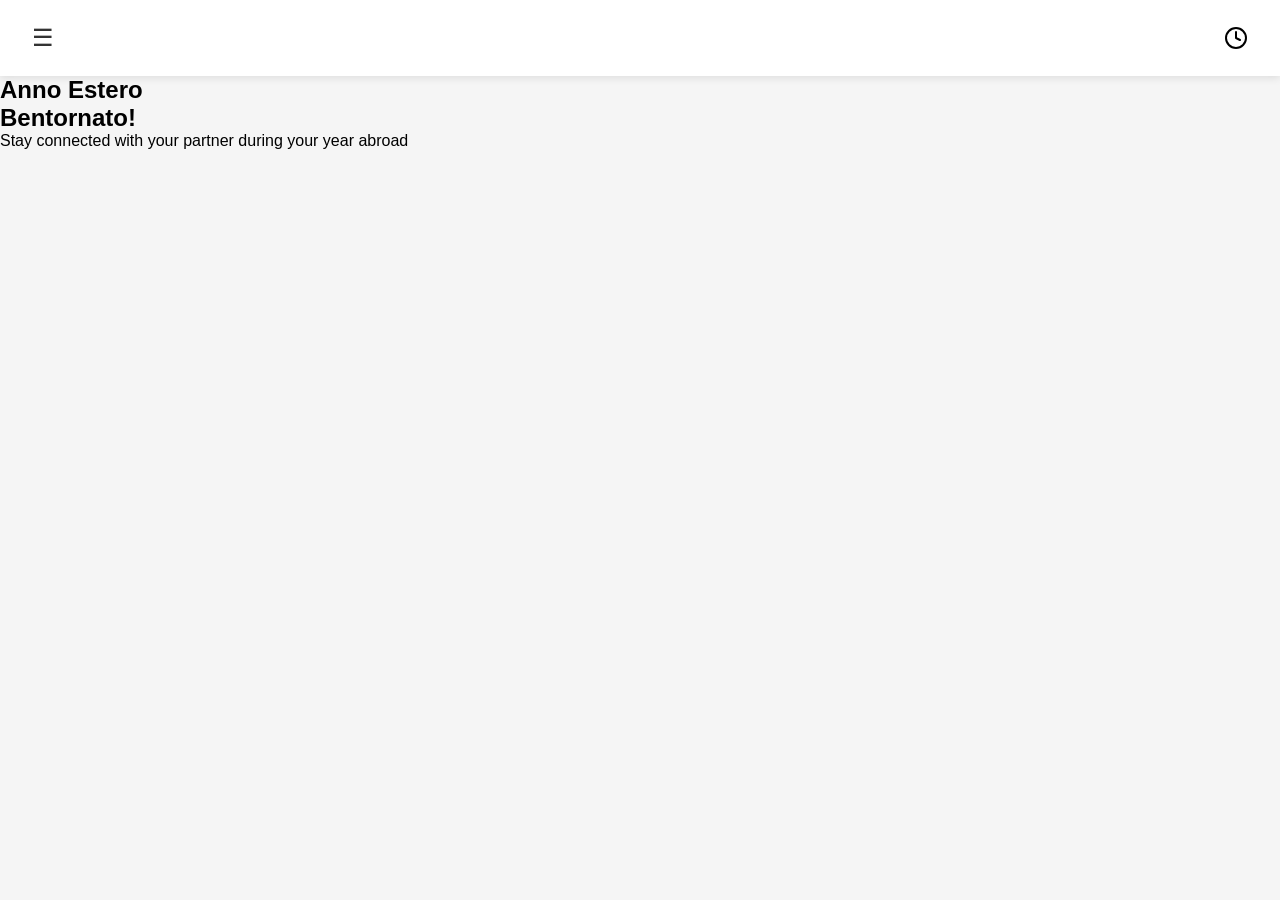
==== index.html @ 0a28f4af "boh un po di modifiche" ====
<!DOCTYPE html>
<html lang="it">
<head>
    <meta charset="UTF-8">
    <meta name="viewport" content="width=device-width, initial-scale=1.0">
    <title>Anno Estero</title>
    <link rel="stylesheet" href="style.css">
</head>
<body> 

    <!-- Navbar --> 
    <nav class="navbar">
        <div class="navbar-container">
            <!-- Hamburger Menu -->
                <button id="hamburger">☰</button>
                <ul id="menu-list" class="nascosto">
                    <li><a href="#" class="menu-link">Home</a></li>
                    <li><a href="#">Obiettivi</a></li>
                    <li><a href="#">Missioni</a></li>
                    <li><a href="#">Video</a></li>
                    <li><a href="#">Foto</a></li>
                    <li><a href="#">Momenti</a></li>
                    <li><a href="#">Oggi Voglio Dirti</a></li>
                    <li><a href="#">Ricordi</a></li>
                    <li><a href="#">Ti sto pensando con</a></li>
                    <li><a href="#">Playlist</a></li>
                </ul>

            <!-- Timer/Clock Icon -->
            <div class="clock-icon" id="clockIcon">
                <img src="icons/clock.svg" alt="Icona orologio">
            </div>
        </div>
    </nav>

    <!-- Home -->
    <section class="home">
        <div class="home-content">
            <h1>Anno Estero</h1>
            <h2>Bentornato!</h2>
            <p>Stay connected with your partner during your year abroad</p>
        </div>
        <!-- TODO: Add widgets -->
        <!-- - To do list Widget-->
        <!-- - Cose da ricordarmi widget (casella di testo con puntina (post it))-->
        <!-- - Banner Obiettivo della settimana -->
        <!-- - Banner Immagine del Giorno -->
        <!-- - Missione con checkbox -->
    </section>

    <script src="app.js"></script>
</body>
</html>
---- style.css ----
/* Style.css - Navbar and Main Styles */

* {
    margin: 0;
    padding: 0;
    box-sizing: border-box;
} 

body {
    font-family: -apple-system, BlinkMacSystemFont, 'Segoe UI', 'Roboto', 'Oxygen', 'Ubuntu', 'Cantarell', 'Fira Sans', 'Droid Sans', sans-serif;
    background-color: #f5f5f5;
}

/* Navbar Styles */
.navbar {
    background-color: #fff;
    box-shadow: 0 2px 8px rgba(0, 0, 0, 0.1);
    position: sticky;
    top: 0;
    z-index: 1000;
}

.navbar-container {
    display: flex;
    justify-content: space-between;
    align-items: center;
    padding: 1rem 1.5rem;
    max-width: 100%;
}

/* Hamburger Button */
#hamburger {
    cursor: pointer;
    background: none;
    border: none;
    font-size: 1.5rem;
    color: #333;
    padding: 0.5rem;
    transition: all 0.3s ease;
}

#hamburger:hover {
    color: #0066cc;
}

/* Menu List */
#menu-list {
    position: absolute;
    top: 60px;
    left: 0;
    background-color: #fff;
    list-style: none;
    width: 100%;
    max-width: 250px;
    box-shadow: 0 4px 12px rgba(0, 0, 0, 0.15);
    border-radius: 4px;
    margin: 0;
    padding: 0;
    transition: all 0.3s ease;
}

#menu-list li {
    border-bottom: 1px solid #f0f0f0;
}

#menu-list li:last-child {
    border-bottom: none;
}

#menu-list a {
    display: block;
    padding: 1rem 1.5rem;
    color: #333;
    text-decoration: none;
    transition: all 0.2s ease;
}

#menu-list a:hover {
    background-color: #f0f0f0;
    color: #0066cc;
    padding-left: 2rem;
}

/* Hidden Menu */
.nascosto {
    display: none !important;
}

/* Clock Icon */
.clock-icon {
    cursor: pointer;
    display: flex;
    align-items: center;
    justify-content: center;
    width: 40px;
    height: 40px;
    border-radius: 50%;
    color: #333;
    transition: all 0.3s ease;
}

.clock-icon:hover {
    background-color: #f0f0f0;
    color: #0066cc;
}

.clock-icon svg {
    width: 24px;
    height: 24px;
}

/* Main Content */
.main-content {
    padding: 2rem 1.5rem;
    text-align: center;
}

.main-content h1 {
    color: #333;
    margin-bottom: 1rem;
    font-size: 2rem;
}

.main-content p {
    color: #666;
    font-size: 1rem;
}

/* Responsive Design */
@media (max-width: 768px) {
    .navbar-container {
        padding: 1rem;
        position: relative;
    }

    #menu-list {
        max-width: 100%;
    }

    .main-content {
        padding: 1.5rem 1rem;
    }

    .main-content h1 {
        font-size: 1.5rem;
    }
}
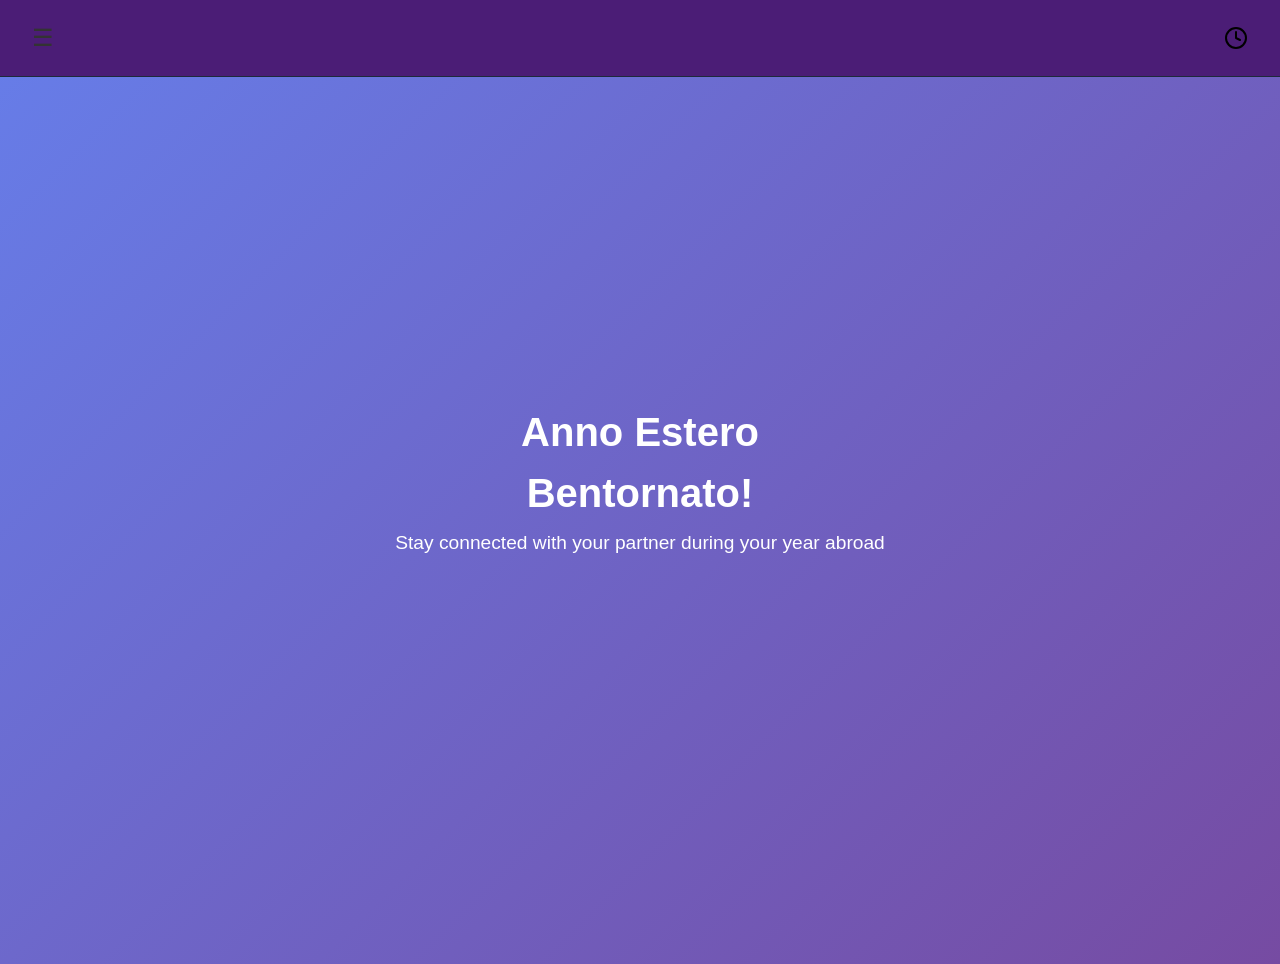
==== commit d138f5bf: "x" ====
--- a/index.html
+++ b/index.html
@@ -5,25 +5,26 @@
     <meta name="viewport" content="width=device-width, initial-scale=1.0">
     <title>Anno Estero</title>
     <link rel="stylesheet" href="style.css">
+    <link rel="stylesheet" href="postit.css">
 </head>
 <body> 
 
     <!-- Navbar --> 
     <nav class="navbar">
-        <div class="navbar-container">
+        <div class="navbar-container" id="navbar">
             <!-- Hamburger Menu -->
                 <button id="hamburger">☰</button>
                 <ul id="menu-list" class="nascosto">
-                    <li><a href="#" class="menu-link">Home</a></li>
-                    <li><a href="#">Obiettivi</a></li>
-                    <li><a href="#">Missioni</a></li>
-                    <li><a href="#">Video</a></li>
-                    <li><a href="#">Foto</a></li>
-                    <li><a href="#">Momenti</a></li>
-                    <li><a href="#">Oggi Voglio Dirti</a></li>
-                    <li><a href="#">Ricordi</a></li>
-                    <li><a href="#">Ti sto pensando con</a></li>
-                    <li><a href="#">Playlist</a></li>
+                    <li><a href="#home">Home</a></li>
+                    <li><a href="#obiettivi">Obiettivi</a></li>
+                    <li><a href="#missioni">Missioni</a></li>
+                    <li><a href="#video">Video</a></li>
+                    <li><a href="#foto">Foto</a></li>
+                    <li><a href="#momenti">Momenti</a></li>
+                    <li><a href="#oggi-voglio-dirti">Oggi Voglio Dirti</a></li>
+                    <li><a href="#ricordi">Ricordi</a></li>
+                    <li><a href="#ti-sto-pensando-con">Ti sto pensando con</a></li>
+                    <li><a href="#playlist">Playlist</a></li>
                 </ul>
 
             <!-- Timer/Clock Icon -->
@@ -32,22 +33,90 @@
             </div>
         </div>
     </nav>
-
+    <!-- SLIDE -->
     <!-- Home -->
-    <section class="home">
+    <section class="slide-home" id="home">
         <div class="home-content">
             <h1>Anno Estero</h1>
             <h2>Bentornato!</h2>
             <p>Stay connected with your partner during your year abroad</p>
+
+            <!-- Widget: To Do List -->
+            <div class="widget" id="todo"></div>
+
+            <!-- Widget: Post-it / Promemoria -->
+            <div class="widget" id="postit"></div>
+
+            <!-- Widget: Banner obiettivi -->
+            <div class="widget" id="banner"></div>
+
+            <!-- Widget: Missione del giorno -->
+            <div class="widget" id="missione"></div>
+
+            <!-- Widget: Immagine del giorno -->
+            <div class="widget" id="immagine-del-giorno"></div>
         </div>
-        <!-- TODO: Add widgets -->
-        <!-- - To do list Widget-->
-        <!-- - Cose da ricordarmi widget (casella di testo con puntina (post it))-->
-        <!-- - Banner Obiettivo della settimana -->
-        <!-- - Banner Immagine del Giorno -->
-        <!-- - Missione con checkbox -->
     </section>
 
+    <!-- Obiettivi -->
+    <section class="slide-obiettivi" id="obiettivi">
+        <h2>Obiettivi</h2>
+        <p>Set and track your goals for the year abroad</p>
+    </section>
+
+    <!-- Missioni -->
+    <section class="slide-missioni" id="missioni">
+        <h2>Missioni</h2>
+        <p>Complete fun missions together to stay connected</p> 
+    </section>
+
+    <!-- Video -->
+    <section class="slide-video" id="video">
+        <h2>Video</h2>
+        <p>Share and watch videos together</p>
+    </section>
+
+    <!-- Foto -->
+    <section class="slide-foto" id="foto">
+        <h2>Foto</h2>
+        <p>Share and view photos together</p>
+    </section>
+    
+    <!-- Momenti -->
+    <section class="slide-momenti" id="momenti">
+        <h2>Momenti</h2>
+        <p>Share and view special moments together</p>
+    </section>
+
+    <!-- Oggi Voglio Dirti -->
+    <section class="slide-oggi-voglio-dirti" id="oggi-voglio-dirti">
+        <h2>Oggi Voglio Dirti</h2>
+        <p>Share daily thoughts and feelings with each other</p>
+    </section>
+
+    <!-- Ricordi -->
+    <section class="slide-ricordi" id="ricordi">
+        <h2>Ricordi</h2>
+        <p>Store and revisit your shared memories</p>
+    </section>
+
+    <!-- Ti sto pensando con -->
+    <section class="slide-ti-sto-pensando-con" id="ti-sto-pensando-con">
+        <h2>Ti sto pensando con</h2>
+        <p>Share what you're thinking about each other</p>
+    </section>
+
+    <!-- Playlist -->
+    <section class="slide-playlist" id="playlist">
+        <h2>Playlist</h2>
+        <p>Create and share playlists together</p>
+    </section>
+
+
+
     <script src="app.js"></script>
+    <script src="postit.js"></script>
 </body>
 </html>
+
+
--- a/style.css
+++ b/style.css
@@ -1,5 +1,9 @@
 /* Style.css - Navbar and Main Styles */
-
+:root{
+    --navbar-bg: #4b1d76; 
+    --colore-bordo: #1e293b;
+
+}
 * {
     margin: 0;
     padding: 0;
@@ -13,11 +17,14 @@
 
 /* Navbar Styles */
 .navbar {
-    background-color: #fff;
-    box-shadow: 0 2px 8px rgba(0, 0, 0, 0.1);
-    position: sticky;
+    background-color: var(--navbar-bg);
+    position: fixed;
     top: 0;
+    left: 0;
+    right: 0;
     z-index: 1000;
+    backdrop-filter: blur(12px);
+    border-bottom: 1px solid var(--colore-bordo);
 }
 
 .navbar-container {
@@ -126,6 +133,107 @@
     font-size: 1rem;
 }
 
+/* Slide Styles */
+
+section[class^="slide-"] {
+    display: none;
+    min-height: 100vh;
+    padding: 2rem 1.5rem;
+    text-align: center;
+    opacity: 0;
+    transform: translateX(100%);
+    transition: all 0.5s ease-in-out;
+}
+
+section[class^="slide-"].active {
+    display: block;
+    opacity: 1;
+    transform: translateX(0);
+}
+
+.slide-home {
+    background: linear-gradient(135deg, #667eea 0%, #764ba2 100%);
+    color: white;
+}
+
+.slide-obiettivi {
+    background: linear-gradient(135deg, #f093fb 0%, #f5576c 100%);
+    color: white;
+}
+
+.slide-missioni {
+    background: linear-gradient(135deg, #4facfe 0%, #00f2fe 100%);
+    color: white;
+}
+
+.slide-video {
+    background: linear-gradient(135deg, #43e97b 0%, #38f9d7 100%);
+    color: white;
+}
+
+.slide-foto {
+    background: linear-gradient(135deg, #fa709a 0%, #fee140 100%);
+    color: white;
+}
+
+.slide-momenti {
+    background: linear-gradient(135deg, #a8edea 0%, #fed6e3 100%);
+    color: black;
+}
+
+.slide-oggi-voglio-dirti {
+    background: linear-gradient(135deg, #ff9a9e 0%, #fecfef 100%);
+    color: black;
+}
+
+.slide-ricordi {
+    background: linear-gradient(135deg, #ffecd2 0%, #fcb69f 100%);
+    color: black;
+}
+
+.slide-ti-sto-pensando-con {
+    background: linear-gradient(135deg, #a8c0ff 0%, #3f2b96 100%);
+    color: white;
+}
+
+.slide-playlist {
+    background: linear-gradient(135deg, #ff9a9e 0%, #fecfef 100%);
+    color: black;
+}
+
+section[class^="slide-"] h1,
+section[class^="slide-"] h2 {
+    margin-bottom: 1rem;
+    font-size: 2.5rem;
+}
+
+section[class^="slide-"] p {
+    font-size: 1.2rem;
+    max-width: 600px;
+    margin: 0 auto;
+}
+
+.home-content {
+    display: flex;
+    flex-direction: column;
+    justify-content: center;
+    align-items: center;
+    height: 100vh;
+    text-align: center;
+}
+
+
+section[class^="widget"] {
+    /*rettangolo bianco*/
+    background: rgba(255, 255, 255, 0.95);
+    border-radius: 12px;
+    padding: 1.5rem;
+    margin-top: 2rem;
+    margin: 2rem auto;
+    width: 500px;
+    height: 50rem;
+}
+
 /* Responsive Design */
 @media (max-width: 768px) {
     .navbar-container {
@@ -144,4 +252,17 @@
     .main-content h1 {
         font-size: 1.5rem;
     }
-}
+
+    .todolist {
+        margin: 1rem;
+        padding: 1rem;
+    }
+
+    .input-row {
+        flex-direction: column;
+    }
+
+    .filter-row {
+        flex-direction: column;
+    }
+}
--- a/postit.css
+++ b/postit.css
@@ -0,0 +1,265 @@
+/* Post-it Widget Styles */
+.postit-section {
+    background: rgba(255, 255, 255, 0.95);
+    border-radius: 12px;
+    padding: 1.5rem;
+    margin-top: 2rem;
+    box-shadow: 0 8px 32px rgba(0, 0, 0, 0.1);
+    backdrop-filter: blur(10px);
+    max-width: 600px;
+    width: 100%;
+}
+
+.postit-sec-header {
+    display: flex;
+    justify-content: space-between;
+    align-items: center;
+    margin-bottom: 1rem;
+}
+
+.postit-sec-title {
+    font-size: 1.2rem;
+    font-weight: 600;
+    color: #333;
+}
+
+.postit-add-btn {
+    width: 32px;
+    height: 32px;
+    border-radius: 50%;
+    background: linear-gradient(135deg, #667eea 0%, #764ba2 100%);
+    color: white;
+    border: none;
+    font-size: 1.2rem;
+    font-weight: bold;
+    cursor: pointer;
+    transition: transform 0.2s ease;
+    display: flex;
+    align-items: center;
+    justify-content: center;
+}
+
+.postit-add-btn:hover {
+    transform: scale(1.1);
+}
+
+.postit-container {
+    position: relative;
+}
+
+.postit-grid {
+    display: grid;
+    grid-template-columns: repeat(auto-fill, minmax(150px, 1fr));
+    gap: 1rem;
+    min-height: 100px;
+}
+
+.postit-empty {
+    grid-column: 1 / -1;
+    text-align: center;
+    color: #999;
+    font-style: italic;
+    padding: 2rem;
+    background: #f8f9fa;
+    border-radius: 8px;
+    border: 2px dashed #ddd;
+}
+
+.postit-note {
+    background: #FFF176;
+    border-radius: 8px;
+    padding: 1rem;
+    box-shadow: 0 4px 12px rgba(0, 0, 0, 0.15);
+    position: relative;
+    transform: rotate(-1deg);
+    transition: transform 0.2s ease;
+    cursor: pointer;
+    min-height: 120px;
+    display: flex;
+    flex-direction: column;
+}
+
+.postit-note:hover {
+    transform: rotate(0deg) scale(1.02);
+    box-shadow: 0 6px 20px rgba(0, 0, 0, 0.2);
+}
+
+.postit-note.yellow { background: #FFF176; }
+.postit-note.green { background: #C8E6C9; }
+.postit-note.pink { background: #F8BBD0; }
+.postit-note.blue { background: #BBDEFB; }
+.postit-note.orange { background: #FFE0B2; }
+
+.postit-note-content {
+    flex: 1;
+    font-size: 0.9rem;
+    line-height: 1.4;
+    color: #333;
+    word-wrap: break-word;
+    margin-bottom: 0.5rem;
+}
+
+.postit-note-date {
+    font-size: 0.7rem;
+    color: #666;
+    align-self: flex-end;
+    margin-top: auto;
+}
+
+.postit-note-delete {
+    position: absolute;
+    top: 8px;
+    right: 8px;
+    background: rgba(220, 53, 69, 0.8);
+    color: white;
+    border: none;
+    border-radius: 50%;
+    width: 20px;
+    height: 20px;
+    font-size: 0.8rem;
+    cursor: pointer;
+    opacity: 0;
+    transition: opacity 0.2s ease;
+}
+
+.postit-note:hover .postit-note-delete {
+    opacity: 1;
+}
+
+/* Modal Overlay */
+.postit-overlay {
+    position: fixed;
+    top: 0;
+    left: 0;
+    width: 100%;
+    height: 100%;
+    background: rgba(0, 0, 0, 0.5);
+    display: none;
+    align-items: center;
+    justify-content: center;
+    z-index: 1000;
+}
+
+.postit-overlay.active {
+    display: flex;
+}
+
+.postit-modal {
+    background: white;
+    border-radius: 12px;
+    padding: 1.5rem;
+    width: 90%;
+    max-width: 400px;
+    box-shadow: 0 10px 40px rgba(0, 0, 0, 0.3);
+}
+
+.postit-modal-title {
+    font-size: 1.2rem;
+    font-weight: 600;
+    margin-bottom: 1rem;
+    color: #333;
+}
+
+#postit-textarea {
+    width: 100%;
+    min-height: 100px;
+    padding: 0.75rem;
+    border: 2px solid #ddd;
+    border-radius: 8px;
+    font-family: inherit;
+    font-size: 1rem;
+    resize: vertical;
+    margin-bottom: 1rem;
+    transition: border-color 0.3s ease;
+}
+
+#postit-textarea:focus {
+    outline: none;
+    border-color: #667eea;
+}
+
+.postit-color-row {
+    display: flex;
+    align-items: center;
+    gap: 0.75rem;
+    margin-bottom: 1.5rem;
+}
+
+.postit-color-lbl {
+    font-size: 0.9rem;
+    color: #666;
+    font-weight: 500;
+}
+
+.postit-dot {
+    width: 24px;
+    height: 24px;
+    border-radius: 50%;
+    cursor: pointer;
+    border: 2px solid transparent;
+    transition: all 0.2s ease;
+}
+
+.postit-dot.sel {
+    border-color: #333;
+    transform: scale(1.2);
+}
+
+.postit-modal-actions {
+    display: flex;
+    gap: 0.75rem;
+    justify-content: flex-end;
+}
+
+.postit-btn-cancel,
+.postit-btn-save {
+    padding: 0.5rem 1rem;
+    border: none;
+    border-radius: 6px;
+    font-size: 0.9rem;
+    font-weight: 500;
+    cursor: pointer;
+    transition: all 0.2s ease;
+}
+
+.postit-btn-cancel {
+    background: #f8f9fa;
+    color: #666;
+}
+
+.postit-btn-cancel:hover {
+    background: #e9ecef;
+}
+
+.postit-btn-save {
+    background: linear-gradient(135deg, #667eea 0%, #764ba2 100%);
+    color: white;
+}
+
+.postit-btn-save:hover {
+    transform: translateY(-1px);
+    box-shadow: 0 4px 12px rgba(102, 126, 234, 0.3);
+}
+
+/* Responsive Design */
+@media (max-width: 768px) {
+    .postit-section {
+        margin: 1rem;
+        padding: 1rem;
+    }
+
+    .postit-grid {
+        grid-template-columns: 1fr;
+        gap: 0.75rem;
+    }
+
+    .postit-note {
+        min-height: 100px;
+        padding: 0.75rem;
+    }
+
+    .postit-modal {
+        margin: 1rem;
+        padding: 1rem;
+    }
+}
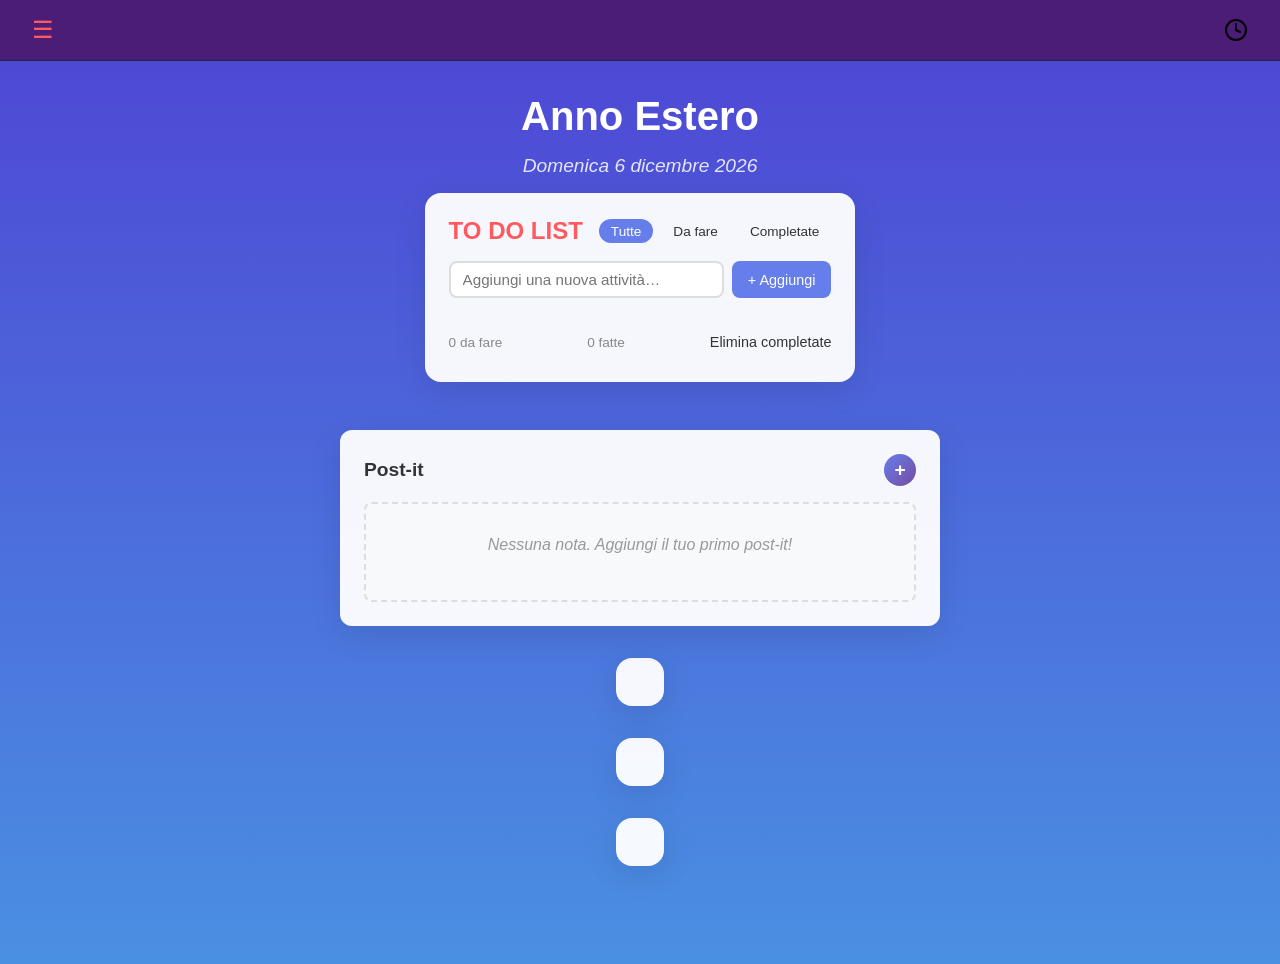
==== commit 4697c830: "navbar completa di clock e menu, home con todo e postit section" ====
--- a/index.html
+++ b/index.html
@@ -5,7 +5,9 @@
     <meta name="viewport" content="width=device-width, initial-scale=1.0">
     <title>Anno Estero</title>
     <link rel="stylesheet" href="style.css">
-    <link rel="stylesheet" href="postit.css">
+    <link rel="stylesheet" href="home/widget/postit/postit.css">
+    <link rel="stylesheet" href="home/widget/todo/todo.css">
+    <link rel="stylesheet" href="home/widget/clock/count.css">
 </head>
 <body> 
 
@@ -27,9 +29,59 @@
                     <li><a href="#playlist">Playlist</a></li>
                 </ul>
 
-            <!-- Timer/Clock Icon -->
-            <div class="clock-icon" id="clockIcon">
+            <!-- Timer/Clock Icon Button -->
+            <button class="clock-icon" id="clockIcon" aria-label="Mostra countdown">
                 <img src="icons/clock.svg" alt="Icona orologio">
+            </button>
+
+            <!-- Countdown Popup -->
+            <div class="countdown-popup" id="countdown-popup" style="display: none;">
+                <div class="cd-card" role="region" aria-label="Conto alla rovescia per il Ritorno">
+                    <!-- HEADER -->
+                    <header class="cd-header">
+                        <h1 class="cd-title">Ritorno</h1>
+                        <span class="cd-dot" aria-hidden="true"></span>
+                    </header>
+                    <!-- COUNTDOWN -->
+                    <div class="cd-grid" aria-live="polite" aria-atomic="true">
+                        <div class="cd-unit">
+                            <span class="cd-num" id="cd-giorni">---</span>
+                            <span class="cd-lbl">Giorni</span>
+                        </div>
+                        <div class="cd-unit">
+                            <span class="cd-num" id="cd-ore">--</span>
+                            <span class="cd-lbl">Ore</span>
+                        </div>
+                        <div class="cd-unit">
+                            <span class="cd-num" id="cd-min">--</span>
+                            <span class="cd-lbl">Minuti</span>
+                        </div>
+                        <div class="cd-unit">
+                            <span class="cd-num" id="cd-sec">--</span>
+                            <span class="cd-lbl">Secondi</span>
+                        </div>
+                    </div>
+                    <!-- FOOTER -->
+                    <footer class="cd-footer">
+                        <!-- Data target + label -->
+                        <div class="cd-tempo">
+                            <span class="cd-tempo-tag">Tempo rimanente</span>
+                            <span class="cd-tempo-date" id="cd-subtitle"></span>
+                        </div>
+                        <!-- Switcher fuso orario -->
+                        <div class="cd-tz-wrap">
+                            <button class="cd-tz-btn" id="cd-tz-btn" aria-haspopup="listbox" aria-label="Seleziona fuso orario">
+                                <span class="cd-tz-flag" id="cd-tz-flag">🇮🇹</span>
+                                <span class="cd-tz-name" id="cd-tz-name">Italia</span>
+                                <span class="cd-tz-arrow" aria-hidden="true">▲</span>
+                            </button>
+                            <!-- Dropdown -->
+                            <div class="cd-tz-menu" id="cd-tz-menu" role="listbox" aria-label="Fusi orari disponibili">
+                                <!-- opzioni generate dinamicamente da script.js (CONFIG.fusuOrari) -->
+                            </div>
+                        </div>
+                    </footer>
+                </div><!-- /.cd-card -->
             </div>
         </div>
     </nav>
@@ -37,24 +89,77 @@
     <!-- Home -->
     <section class="slide-home" id="home">
         <div class="home-content">
-            <h1>Anno Estero</h1>
-            <h2>Bentornato!</h2>
-            <p>Stay connected with your partner during your year abroad</p>
+
+            <!-- Titolo -->
+            <h1 class="home-title">Anno Estero</h1>
+
+            <!-- Giorno (aggiornato dinamicamente via JS) -->
+            <p class="home-day" id="current-day"></p>
 
             <!-- Widget: To Do List -->
-            <div class="widget" id="todo"></div>
+            <div class="widget" id="todo-widget">
+                <div class="todo-header">
+                    <span class="todo-title">TO DO LIST</span>
+                    <div class="filter-menu">
+                        <button class="filter-btn active" data-f="all">Tutte</button>
+                        <button class="filter-btn" data-f="open">Da fare</button>
+                        <button class="filter-btn" data-f="done">Completate</button>
+                    </div>
+                </div>
+                <div class="input-banner">
+                    <input type="text" id="new-task" placeholder="Aggiungi una nuova attività…" />
+                    <button id="add-btn">+ Aggiungi</button>
+                </div>
+                <div class="task-list" id="task-list"></div>
+                <div class="todo-footer">
+                    <span id="b-open">0 da fare</span>
+                    <span id="b-done">0 fatte</span>
+                    <button id="clear-completed">Elimina completate</button>
+                </div>
+            </div>
 
             <!-- Widget: Post-it / Promemoria -->
-            <div class="widget" id="postit"></div>
-
-            <!-- Widget: Banner obiettivi -->
-            <div class="widget" id="banner"></div>
-
-            <!-- Widget: Missione del giorno -->
-            <div class="widget" id="missione"></div>
-
-            <!-- Widget: Immagine del giorno -->
+            <div class="widget postit-section" id="postit-widget">
+                <div class="postit-sec-header">
+                    <span class="postit-sec-title">Post-it</span>
+                    <button class="postit-add-btn" id="postit-open">+</button>
+                </div>
+                <div class="postit-container">
+                    <div class="postit-grid" id="postit-grid">
+                        <div class="postit-empty" id="postit-empty">Nessuna nota. Aggiungi il tuo primo post-it!</div>
+                    </div>
+                </div>
+            </div>
+
+            <!-- Modal Post-it -->
+            <div class="postit-overlay" id="postit-overlay">
+                <div class="postit-modal">
+                    <div class="postit-modal-title">Nuova nota</div>
+                    <textarea id="postit-textarea" placeholder="Scrivi la tua nota..."></textarea>
+                    <div class="postit-color-row">
+                        <span class="postit-color-lbl">Colore:</span>
+                        <div class="postit-dot yellow sel" data-color="yellow" style="background:#FFF176"></div>
+                        <div class="postit-dot green" data-color="green" style="background:#C8E6C9"></div>
+                        <div class="postit-dot pink" data-color="pink" style="background:#F8BBD0"></div>
+                        <div class="postit-dot blue" data-color="blue" style="background:#BBDEFB"></div>
+                        <div class="postit-dot orange" data-color="orange" style="background:#FFE0B2"></div>
+                    </div>
+                    <div class="postit-modal-actions">
+                        <button class="postit-btn-cancel" id="postit-close">Annulla</button>
+                        <button class="postit-btn-save" id="postit-save">Salva</button>
+                    </div>
+                </div>
+            </div>
+
+            <!-- Widget: Obiettivi (dati dall'altra scheda) -->
+            <div class="widget" id="obiettivi-widget"></div>
+
+            <!-- Widget: Missione (dati dall'altra scheda) -->
+            <div class="widget" id="missione-widget"></div>
+
+            <!-- Widget: Immagine del giorno (dati dall'altra scheda) -->
             <div class="widget" id="immagine-del-giorno"></div>
+
         </div>
     </section>
 
@@ -113,9 +218,9 @@
     </section>
 
 
-
     <script src="app.js"></script>
-    <script src="postit.js"></script>
+    <script src="home/widget/postit/postit.js"></script>
+    <script src="home/widget/clock/count.js"></script>
 </body>
 </html>
 
--- a/style.css
+++ b/style.css
@@ -2,19 +2,57 @@
 :root{
     --navbar-bg: #4b1d76; 
     --colore-bordo: #1e293b;
-
-}
-* {
-    margin: 0;
-    padding: 0;
-    box-sizing: border-box;
-} 
+    --corallo: #FF5A5F;
+    --azzurro: #4A90E2;
+    --indaco:#4E44D4;
+}
+
+/*Reset and Base Styles*/
+*, *::before, *::after {
+  box-sizing: border-box;
+  margin: 0;
+  padding: 0;
+}
 
 body {
     font-family: -apple-system, BlinkMacSystemFont, 'Segoe UI', 'Roboto', 'Oxygen', 'Ubuntu', 'Cantarell', 'Fira Sans', 'Droid Sans', sans-serif;
     background-color: #f5f5f5;
-}
-
+    display: flexbox;
+}
+
+html {
+  scroll-behavior: smooth;
+}
+
+a {
+  text-decoration: none;
+  color: inherit;
+}
+
+img {
+  display: block;
+  max-width: 100%;
+}
+
+
+/*
+/*slide generica
+.slide {
+    width: 100%;
+    height: 100%;
+    display: flex;
+    flex-direction: column;
+    justify-content: center;
+    align-items: center;
+    text-align: center;
+    z-index: 1;
+    opacity: 0;
+    pointer-events: none;
+    transition: opacity var(--transition-slow);
+    position: absolute;
+    overflow-y: auto;
+}
+*/
 /* Navbar Styles */
 .navbar {
     background-color: var(--navbar-bg);
@@ -33,6 +71,7 @@
     align-items: center;
     padding: 1rem 1.5rem;
     max-width: 100%;
+    height: 60px;
 }
 
 /* Hamburger Button */
@@ -41,7 +80,7 @@
     background: none;
     border: none;
     font-size: 1.5rem;
-    color: #333;
+    color: var(--corallo);
     padding: 0.5rem;
     transition: all 0.3s ease;
 }
@@ -53,22 +92,34 @@
 /* Menu List */
 #menu-list {
     position: absolute;
-    top: 60px;
+    top: 3.75rem; /* Posizione sotto la navbar */
     left: 0;
-    background-color: #fff;
+    /*background-color: rgba(255, 255, 255, 0.8);*/
+    background-color: #666; /* Colore grigio con trasparenza */
+    backdrop-filter: blur(10px);
+    -webkit-backdrop-filter: blur(10px);
+
     list-style: none;
-    width: 100%;
+    /*width: 100%;*/
     max-width: 250px;
     box-shadow: 0 4px 12px rgba(0, 0, 0, 0.15);
     border-radius: 4px;
     margin: 0;
     padding: 0;
     transition: all 0.3s ease;
-}
-
+
+    /**/
+    background: rgba(255, 255, 255, 0.2);
+    border-radius: 1rem;
+    backdrop-filter: blur(10px);
+    -webkit-backdrop-filter: blur(10px); /* Supporto Safari */
+    border: 1px solid rgba(255, 255, 255, 0.3);
+    /*padding: 1.75rem;*/
+}
+/*
 #menu-list li {
     border-bottom: 1px solid #f0f0f0;
-}
+}*/
 
 #menu-list li:last-child {
     border-bottom: none;
@@ -83,7 +134,7 @@
 }
 
 #menu-list a:hover {
-    background-color: #f0f0f0;
+    /*background-color: #f0f0f0;*/
     color: #0066cc;
     padding-left: 2rem;
 }
@@ -91,6 +142,11 @@
 /* Hidden Menu */
 .nascosto {
     display: none !important;
+}
+
+/* Menu Open Blur Effect */
+body.menu-open section[class^="slide-"] {
+    filter: blur(5px);
 }
 
 /* Clock Icon */
@@ -104,16 +160,35 @@
     border-radius: 50%;
     color: #333;
     transition: all 0.3s ease;
-}
+    background: none;
+    border: none;
+    padding: 0;
+}
+
+/*animazione quando schiacci il bottone*/
+.clock-icon:active {
+    transform: scale(0.5);
+} 
 
 .clock-icon:hover {
-    background-color: #f0f0f0;
-    color: #0066cc;
-}
-
-.clock-icon svg {
-    width: 24px;
-    height: 24px;
+    background-color: transparent;
+}
+
+.clock-icon img {
+    width: 1.5rem;
+    height: 1.5rem;
+}
+
+/* Countdown Popup */
+.countdown-popup {
+    position: absolute;
+    top: 100%; /* Sotto la navbar */
+    right: 1.5rem; /* Allineato a destra come l'icona */
+    border-radius: 12px;
+    box-shadow: 0 8px 32px rgba(0, 0, 0, 0.1);
+    backdrop-filter: blur(10px);
+    z-index: 1001; /* Sopra la navbar */
+    max-width: 300px;
 }
 
 /* Main Content */
@@ -134,7 +209,6 @@
 }
 
 /* Slide Styles */
-
 section[class^="slide-"] {
     display: none;
     min-height: 100vh;
@@ -149,10 +223,12 @@
     display: block;
     opacity: 1;
     transform: translateX(0);
+    /*margin-top: 3.75rem;*/
+    overflow-y: auto;
 }
 
 .slide-home {
-    background: linear-gradient(135deg, #667eea 0%, #764ba2 100%);
+    background: linear-gradient(var(--indaco) 0%, var(--azzurro) 100%);
     color: white;
 }
 
@@ -204,6 +280,7 @@
 section[class^="slide-"] h1,
 section[class^="slide-"] h2 {
     margin-bottom: 1rem;
+    /*margin-top: 3.75rem;*/
     font-size: 2.5rem;
 }
 
@@ -218,20 +295,167 @@
     flex-direction: column;
     justify-content: center;
     align-items: center;
-    height: 100vh;
+    min-height: 100vh;
+    padding-top: 3.75rem;
+    padding-bottom:3rem;
     text-align: center;
 }
 
 
-section[class^="widget"] {
+.widget {
     /*rettangolo bianco*/
     background: rgba(255, 255, 255, 0.95);
-    border-radius: 12px;
+    border-radius: 1rem;
     padding: 1.5rem;
-    margin-top: 2rem;
-    margin: 2rem auto;
-    width: 500px;
-    height: 50rem;
+    margin: 1rem auto;
+   /* margin-top: 2rem;*/
+    /*margin: 2rem auto;*/
+    max-width: 560px;
+    /*height: 50rem;*/
+    box-shadow: 0 8px 32px rgba(0, 0, 0, 0.1);
+   /* color: #333;*/
+    text-align: left;
+}
+
+
+/*HOME*/
+.home-title{
+    font-size: 2.5rem;
+    margin-bottom: 0.5rem;
+    color: var(--white);
+}
+
+.home-day {
+    font-size: 1.1rem;
+    opacity: 0.85;
+    margin-bottom: 2rem;
+    font-style: italic;
+}
+
+.home-content p {
+    color: var(--white);
+}
+/*
+.todo-title {
+    font-size: 1.5rem;
+    color: var(--corallo);
+    /*padding-bottom: 1rem;
+    font-weight: 700;
+    padding-right: 1rem;
+}*/
+
+.filter-menu {
+    display: flex;
+    gap: 0.5rem;
+}
+
+.filter-btn{
+    padding: 0.3rem 0.75rem;
+    border: 1px solid #ddd;
+    border-radius: 20px;
+    background: #f8f9fa;
+    color: #555;
+    font-size: 0.85rem;
+    cursor: pointer;
+    transition: all 0.2s ease;
+}
+.filter-btn.active,
+.filter-btn:hover {
+    background: #667eea;
+    color: white;
+    border-color: #667eea;
+}
+
+.input-banner {
+    display: flex;
+    gap: 0.5rem;
+    margin: 1rem 0;
+}
+
+.input-banner input {
+    flex: 1;
+    padding: 0.5rem 0.75rem;
+    border: 2px solid #ddd;
+    border-radius: 8px;
+    font-size: 0.95rem;
+    font-family: inherit;
+    transition: border-color 0.3s ease;
+}
+
+.input-banner input:focus {
+    outline: none;
+    border-color: #667eea;
+}
+
+.input-banner button {
+    padding: 0.5rem 1rem;
+    background: #667eea;
+    color: white;
+    border: none;
+    border-radius: 8px;
+    font-size: 0.9rem;
+    cursor: pointer;
+    transition: background 0.2s ease;
+}
+
+.input-banner button:hover {
+    background: #556cd6;
+}
+
+.task-list {
+    display: flex;
+    flex-direction: column;
+    gap: 0.5rem;
+    max-height: 260px;
+    overflow-y: auto;
+}
+
+.task-item {
+    display: flex;
+    align-items: center;
+    gap: 0.75rem;
+    padding: 0.5rem 0.75rem;
+    background: #f8f9fa;
+    border-radius: 8px;
+}
+
+.task-item.completed .task-text {
+    text-decoration: line-through;
+    color: #999;
+}
+
+.task-checkbox {
+    cursor: pointer;
+    width: 16px;
+    height: 16px;
+}
+
+.task-text {
+    flex: 1;
+    font-size: 0.95rem;
+    color: #333;
+}
+
+.task-delete {
+    background: none;
+    border: none;
+    color: #ccc;
+    font-size: 1.2rem;
+    cursor: pointer;
+    transition: color 0.2s ease;
+    line-height: 1;
+}
+
+.task-delete:hover {
+    color: #e53e3e;
+}
+
+.todo-footer {
+    display: flex;
+    justify-content: space-between;
+    margin-top: 0.75rem;
+    font-size: 0.85rem;
+    color: #888;
 }
 
 /* Responsive Design */
@@ -266,3 +490,45 @@
         flex-direction: column;
     }
 }
+
+
+
+
+
+
+
+
+
+
+/* Responsive Design */
+@media (max-width: 768px) {
+    .navbar-container {
+        padding: 1rem;
+        position: relative;
+    }
+
+    #menu-list {
+        max-width: 100%;
+    }
+
+    .main-content {
+        padding: 1.5rem 1rem;
+    }
+
+    .main-content h1 {
+        font-size: 1.5rem;
+    }
+
+    .todolist {
+        margin: 1rem;
+        padding: 1rem;
+    }
+
+    .input-row {
+        flex-direction: column;
+    }
+
+    .filter-row {
+        flex-direction: column;
+    }
+}
--- a/home/widget/postit/postit.css
+++ b/home/widget/postit/postit.css
@@ -0,0 +1,265 @@
+/* Post-it Widget Styles */
+.postit-section {
+    background: rgba(255, 255, 255, 0.95);
+    border-radius: 12px;
+    padding: 1.5rem;
+    margin-top: 2rem;
+    box-shadow: 0 8px 32px rgba(0, 0, 0, 0.1);
+    backdrop-filter: blur(10px);
+    max-width: 600px;
+    width: 100%;
+}
+
+.postit-sec-header {
+    display: flex;
+    justify-content: space-between;
+    align-items: center;
+    margin-bottom: 1rem;
+}
+
+.postit-sec-title {
+    font-size: 1.2rem;
+    font-weight: 600;
+    color: #333;
+}
+
+.postit-add-btn {
+    width: 32px;
+    height: 32px;
+    border-radius: 50%;
+    background: linear-gradient(135deg, #667eea 0%, #764ba2 100%);
+    color: white;
+    border: none;
+    font-size: 1.2rem;
+    font-weight: bold;
+    cursor: pointer;
+    transition: transform 0.2s ease;
+    display: flex;
+    align-items: center;
+    justify-content: center;
+}
+
+.postit-add-btn:hover {
+    transform: scale(1.1);
+}
+
+.postit-container {
+    position: relative;
+}
+
+.postit-grid {
+    display: grid;
+    grid-template-columns: repeat(auto-fill, minmax(150px, 1fr));
+    gap: 1rem;
+    min-height: 100px;
+}
+
+.postit-empty {
+    grid-column: 1 / -1;
+    text-align: center;
+    color: #999;
+    font-style: italic;
+    padding: 2rem;
+    background: #f8f9fa;
+    border-radius: 8px;
+    border: 2px dashed #ddd;
+}
+
+.postit-note {
+    background: #FFF176;
+    border-radius: 8px;
+    padding: 1rem;
+    box-shadow: 0 4px 12px rgba(0, 0, 0, 0.15);
+    position: relative;
+    transform: rotate(-1deg);
+    transition: transform 0.2s ease;
+    cursor: pointer;
+    min-height: 120px;
+    display: flex;
+    flex-direction: column;
+}
+
+.postit-note:hover {
+    transform: rotate(0deg) scale(1.02);
+    box-shadow: 0 6px 20px rgba(0, 0, 0, 0.2);
+}
+
+.postit-note.yellow { background: #FFF176; }
+.postit-note.green { background: #C8E6C9; }
+.postit-note.pink { background: #F8BBD0; }
+.postit-note.blue { background: #BBDEFB; }
+.postit-note.orange { background: #FFE0B2; }
+
+.postit-note-content {
+    flex: 1;
+    font-size: 0.9rem;
+    line-height: 1.4;
+    color: #333;
+    word-wrap: break-word;
+    margin-bottom: 0.5rem;
+}
+
+.postit-note-date {
+    font-size: 0.7rem;
+    color: #666;
+    align-self: flex-end;
+    margin-top: auto;
+}
+
+.postit-note-delete {
+    position: absolute;
+    top: 8px;
+    right: 8px;
+    background: rgba(220, 53, 69, 0.8);
+    color: white;
+    border: none;
+    border-radius: 50%;
+    width: 20px;
+    height: 20px;
+    font-size: 0.8rem;
+    cursor: pointer;
+    opacity: 0;
+    transition: opacity 0.2s ease;
+}
+
+.postit-note:hover .postit-note-delete {
+    opacity: 1;
+}
+
+/* Modal Overlay */
+.postit-overlay {
+    position: fixed;
+    top: 0;
+    left: 0;
+    width: 100%;
+    height: 100%;
+    background: rgba(0, 0, 0, 0.5);
+    display: none;
+    align-items: center;
+    justify-content: center;
+    z-index: 1000;
+}
+
+.postit-overlay.active {
+    display: flex;
+}
+
+.postit-modal {
+    background: white;
+    border-radius: 12px;
+    padding: 1.5rem;
+    width: 90%;
+    max-width: 400px;
+    box-shadow: 0 10px 40px rgba(0, 0, 0, 0.3);
+}
+
+.postit-modal-title {
+    font-size: 1.2rem;
+    font-weight: 600;
+    margin-bottom: 1rem;
+    color: #333;
+}
+
+#postit-textarea {
+    width: 100%;
+    min-height: 100px;
+    padding: 0.75rem;
+    border: 2px solid #ddd;
+    border-radius: 8px;
+    font-family: inherit;
+    font-size: 1rem;
+    resize: vertical;
+    margin-bottom: 1rem;
+    transition: border-color 0.3s ease;
+}
+
+#postit-textarea:focus {
+    outline: none;
+    border-color: #667eea;
+}
+
+.postit-color-row {
+    display: flex;
+    align-items: center;
+    gap: 0.75rem;
+    margin-bottom: 1.5rem;
+}
+
+.postit-color-lbl {
+    font-size: 0.9rem;
+    color: #666;
+    font-weight: 500;
+}
+
+.postit-dot {
+    width: 24px;
+    height: 24px;
+    border-radius: 50%;
+    cursor: pointer;
+    border: 2px solid transparent;
+    transition: all 0.2s ease;
+}
+
+.postit-dot.sel {
+    border-color: #333;
+    transform: scale(1.2);
+}
+
+.postit-modal-actions {
+    display: flex;
+    gap: 0.75rem;
+    justify-content: flex-end;
+}
+
+.postit-btn-cancel,
+.postit-btn-save {
+    padding: 0.5rem 1rem;
+    border: none;
+    border-radius: 6px;
+    font-size: 0.9rem;
+    font-weight: 500;
+    cursor: pointer;
+    transition: all 0.2s ease;
+}
+
+.postit-btn-cancel {
+    background: #f8f9fa;
+    color: #666;
+}
+
+.postit-btn-cancel:hover {
+    background: #e9ecef;
+}
+
+.postit-btn-save {
+    background: linear-gradient(135deg, #667eea 0%, #764ba2 100%);
+    color: white;
+}
+
+.postit-btn-save:hover {
+    transform: translateY(-1px);
+    box-shadow: 0 4px 12px rgba(102, 126, 234, 0.3);
+}
+
+/* Responsive Design */
+@media (max-width: 768px) {
+    .postit-section {
+        margin: 1rem;
+        padding: 1rem;
+    }
+
+    .postit-grid {
+        grid-template-columns: 1fr;
+        gap: 0.75rem;
+    }
+
+    .postit-note {
+        min-height: 100px;
+        padding: 0.75rem;
+    }
+
+    .postit-modal {
+        margin: 1rem;
+        padding: 1rem;
+    }
+}
--- a/home/widget/todo/todo.css
+++ b/home/widget/todo/todo.css
@@ -0,0 +1,215 @@
+/*to do list css*/
+.todo-container {
+    position: fixed;
+    top: 20px;
+    right: 20px;
+    width: 250px;
+    background-color: #fff;
+    box-shadow: 0 2px 8px rgba(0, 0, 0, 0.1);
+    border-radius: 4px;
+    padding: 1rem;
+    z-index: 1001;
+}
+.todo-header {
+    display: flex;
+    justify-content: space-between;
+    align-items: center;
+    margin-bottom: 1rem;
+}
+.todo-header h2 {
+    font-size: 1.2rem;
+    color: #333;
+}
+.todo-title {
+    font-size: 1.5rem;
+    color: var(--corallo);
+    /*padding-bottom: 1rem;*/
+    font-weight: 700;
+    padding-right: 1rem;
+}
+
+.todo-header button {
+    background: none;
+    border: none;
+    /*font-size: 1.5rem;*/
+    color: #333;
+    cursor: pointer;
+    transition: all 0.3s ease;
+}
+.todo-header button:hover {
+    color: #0066cc;
+}
+.todo-list {
+    list-style: none;
+    padding: 0;
+    margin: 0;
+}
+.todo-list li {
+    display: flex;
+    justify-content: space-between;
+    align-items: center;
+    padding: 0.5rem 0;
+    border-bottom: 1px solid #f0f0f0;
+}
+.todo-list li:last-child {
+    border-bottom: none;
+}   
+
+.todo-list li .delete-btn {
+    background: none;
+    border: none;
+    font-size: 1.2rem;
+    color: #333;
+    cursor: pointer;
+    transition: all 0.3s ease;
+}
+.todo-list li .delete-btn:hover {
+    color: #ff0000;
+}
+.todo-input {
+    width: 100%;
+    padding: 0.5rem;
+    border: 2px solid #ddd;
+    border-radius: 4px;
+    font-family: inherit;
+    font-size: 1rem;
+    margin-bottom: 0.5rem;
+    transition: border-color 0.3s ease;
+}
+.todo-input:focus {
+    outline: none;
+    border-color: #667eea;
+}
+.todo-add-btn {
+    width: 100%;
+    padding: 0.5rem;
+    background-color: #667eea;
+    color: #fff;
+    border: none;
+    border-radius: 4px;
+    font-size: 1rem;
+    cursor: pointer;
+    transition: all 0.3s ease;
+}
+.todo-add-btn:hover {
+    background-color: #556cd6;
+}
+
+.todo-footer {
+    display: flex;
+    justify-content: space-between;
+    align-items: center;
+    padding: 0.5rem 0;
+}
+.todo-footer button {
+    background: none;
+    border: none;
+    font-size: 0.9rem;
+    color: #333;
+    cursor: pointer;
+    transition: all 0.3s ease;
+}
+.todo-footer button:hover {
+    color: #0066cc;
+}
+.todo-footer .clear-btn {
+    color: #ff0000;
+}
+.todo-footer .clear-btn:hover {
+    color: #cc0000;
+}
+.todo-footer .count {
+    font-size: 0.9rem;
+    color: #666;
+}
+.todo-footer .count span {
+    font-weight: 600;
+    color: #333;
+}   
+.todo-modal {
+    position: fixed;
+    top: 0;
+    left: 0;
+    width: 100%;
+    height: 100%;
+    background-color: rgba(0, 0, 0, 0.5);
+    display: flex;
+    justify-content: center;
+    align-items: center;
+    z-index: 1002;
+}
+.todo-modal-content {
+    background-color: #fff;
+    padding: 1.5rem;
+    border-radius: 4px;
+    width: 90%;
+    max-width: 400px;
+    box-shadow: 0 10px 40px rgba(0, 0, 0, 0.3);
+}
+.todo-modal-content h3 {
+    font-size: 1.2rem;
+    margin-bottom: 1rem;
+    color: #333;
+}
+.todo-modal-content p {
+    font-size: 1rem;
+    color: #666;
+    margin-bottom: 1.5rem;
+}
+.todo-modal-content button {
+    padding: 0.5rem 1rem;
+    background-color: #667eea;
+    color: #fff;
+    border: none;
+    border-radius: 4px;
+    font-size: 1rem;
+    cursor: pointer;
+    transition: all 0.3s ease;
+}
+.todo-modal-content button:hover {
+    background-color: #556cd6;
+}
+/* Responsive Design */
+@media (max-width: 600px) {
+    .todo-container {
+        width: 90%;
+        right: 5%;
+        top: 10px;
+    }
+    .todo-header h2 {
+        font-size: 1rem;
+    }
+    .todo-header button {
+        font-size: 1.2rem;
+    }
+    .todo-list li {
+        padding: 0.25rem 0;
+    }
+    .todo-list li .delete-btn {
+        font-size: 1rem;
+    }
+    .todo-input {
+        font-size: 0.9rem;
+    }
+    .todo-add-btn {
+        font-size: 0.9rem;
+    }
+    .todo-footer button {
+        font-size: 0.8rem;
+    }
+    .todo-footer .count {
+        font-size: 0.8rem;
+    }
+    .todo-modal-content {
+        width: 95%;
+    }
+    .todo-modal-content h3 {
+        font-size: 1rem;
+    }
+    .todo-modal-content p {
+        font-size: 0.9rem;
+    }
+    .todo-modal-content button {
+        font-size: 0.9rem;
+    }
+}
--- a/home/widget/clock/count.css
+++ b/home/widget/clock/count.css
@@ -0,0 +1,233 @@
+/* ===== COUNTDOWN WIDGET — RITORNO ===== */
+
+@import url('https://fonts.googleapis.com/css2?family=DM+Mono:wght@400;500&family=DM+Sans:wght@400;500;600&display=swap');
+
+* {
+  box-sizing: border-box;
+  margin: 0;
+  padding: 0;
+}
+
+:root {
+  --bg-card:        #0e0e0e;
+  --bg-inner:       #1a1a1a;
+  --bg-unit:        #141414;
+  --border:         rgba(255, 255, 255, 0.08);
+  --border-hover:   rgba(255, 255, 255, 0.16);
+  --text-primary:   #f0ede8;
+  --text-muted:     rgba(240, 237, 232, 0.4);
+  --accent:         #e8a04a;
+  --accent-dim:     rgba(232, 160, 74, 0.12);
+  --radius-card:    20px;
+  --radius-unit:    12px;
+  --radius-btn:     24px;
+  --font-mono:      'DM Mono', monospace;
+  --font-sans:      'DM Sans', sans-serif;
+  --transition:     180ms ease;
+}
+
+/* ---- CARD WRAPPER ---- */
+.cd-card {
+  background: var(--bg-card);
+  border-radius: var(--radius-card);
+  border: 0.5px solid var(--border);
+  width: 100%;
+  max-width: 400px;
+  margin: 0 auto;
+  overflow: hidden;
+  font-family: var(--font-sans);
+  color: var(--text-primary);
+}
+
+/* ---- HEADER ---- */
+.cd-header {
+  display: flex;
+  align-items: center;
+  justify-content: center;
+  padding: 20px 22px 16px;
+  border-bottom: 0.5px solid var(--border);
+  position: relative;
+}
+
+.cd-title {
+  font-size: 16px;
+  font-weight: 600;
+  letter-spacing: 0.6px;
+  text-transform: uppercase;
+}
+
+.cd-dot {
+  width: 7px;
+  height: 7px;
+  border-radius: 50%;
+  background: var(--accent);
+  position: absolute;
+  right: 22px;
+  top: 50%;
+  transform: translateY(-50%);
+  animation: pulse 2s infinite;
+}
+
+@keyframes pulse {
+  0%, 100% { opacity: 1; transform: translateY(-50%) scale(1); }
+  50%       { opacity: 0.4; transform: translateY(-50%) scale(0.75); }
+}
+
+/* ---- COUNTDOWN GRID ---- */
+.cd-grid {
+  display: grid;
+  grid-template-columns: repeat(4, 1fr);
+  gap: 10px;
+  padding: 20px 16px;
+  border-bottom: 0.5px solid var(--border);
+}
+
+.cd-unit {
+  background: var(--bg-unit);
+  border: 0.5px solid var(--border);
+  border-radius: var(--radius-unit);
+  display: flex;
+  flex-direction: column;
+  align-items: center;
+  padding: 14px 6px 10px;
+  gap: 6px;
+  transition: border-color var(--transition);
+}
+
+.cd-unit:hover {
+  border-color: var(--border-hover);
+}
+
+.cd-num {
+  font-family: var(--font-mono);
+  font-size: 30px;
+  font-weight: 500;
+  line-height: 1;
+  color: var(--text-primary);
+  font-variant-numeric: tabular-nums;
+  letter-spacing: -0.5px;
+  min-width: 2ch;
+  text-align: center;
+}
+
+.cd-lbl {
+  font-size: 10px;
+  color: var(--text-muted);
+  text-transform: uppercase;
+  letter-spacing: 1.2px;
+  font-weight: 500;
+}
+
+/* ---- FOOTER ---- */
+.cd-footer {
+  display: flex;
+  align-items: center;
+  justify-content: space-between;
+  padding: 12px 16px;
+  gap: 12px;
+}
+
+.cd-tempo {
+  display: flex;
+  align-items: baseline;
+  gap: 5px;
+  flex: 1;
+  min-width: 0;
+}
+
+.cd-tempo-tag {
+  font-size: 11px;
+  font-weight: 600;
+  color: var(--accent);
+  white-space: nowrap;
+  background: var(--accent-dim);
+  padding: 2px 7px;
+  border-radius: 6px;
+  flex-shrink: 0;
+}
+
+.cd-tempo-date {
+  font-size: 11px;
+  color: var(--text-muted);
+  white-space: nowrap;
+  overflow: hidden;
+  text-overflow: ellipsis;
+}
+
+/* ---- TIMEZONE SWITCHER ---- */
+.cd-tz-wrap {
+  position: relative;
+  flex-shrink: 0;
+}
+
+.cd-tz-btn {
+  display: flex;
+  align-items: center;
+  gap: 5px;
+  padding: 5px 10px 5px 8px;
+  background: var(--bg-inner);
+  border: 0.5px solid var(--border);
+  border-radius: var(--radius-btn);
+  color: var(--text-primary);
+  font-family: var(--font-sans);
+  font-size: 12px;
+  font-weight: 500;
+  cursor: pointer;
+  transition: border-color var(--transition), background var(--transition);
+  user-select: none;
+}
+
+.cd-tz-btn:hover {
+  border-color: var(--border-hover);
+  background: #202020;
+}
+
+.cd-tz-flag { font-size: 14px; line-height: 1; }
+.cd-tz-name { color: var(--text-primary); }
+.cd-tz-arrow {
+  font-size: 8px;
+  color: var(--text-muted);
+  transition: transform var(--transition);
+}
+
+.cd-tz-btn.open .cd-tz-arrow { transform: rotate(180deg); }
+
+/* ---- DROPDOWN MENU ---- */
+.cd-tz-menu {
+  display: none;
+  position: absolute;
+  bottom: calc(100% + 6px);
+  right: 0;
+  background: #1c1c1c;
+  border: 0.5px solid var(--border-hover);
+  border-radius: 12px;
+  overflow: hidden;
+  min-width: 140px;
+  z-index: 20;
+  box-shadow: 0 8px 24px rgba(0,0,0,0.5);
+}
+
+.cd-tz-menu.open { display: block; }
+
+.cd-tz-opt {
+  display: flex;
+  align-items: center;
+  gap: 8px;
+  padding: 10px 14px;
+  font-family: var(--font-sans);
+  font-size: 13px;
+  color: var(--text-muted);
+  cursor: pointer;
+  background: none;
+  border: none;
+  width: 100%;
+  text-align: left;
+  transition: background var(--transition), color var(--transition);
+}
+
+.cd-tz-opt:hover   { background: rgba(255,255,255,0.05); color: var(--text-primary); }
+.cd-tz-opt.active  { color: var(--text-primary); font-weight: 600; }
+
+.cd-tz-opt + .cd-tz-opt {
+  border-top: 0.5px solid var(--border);
+}
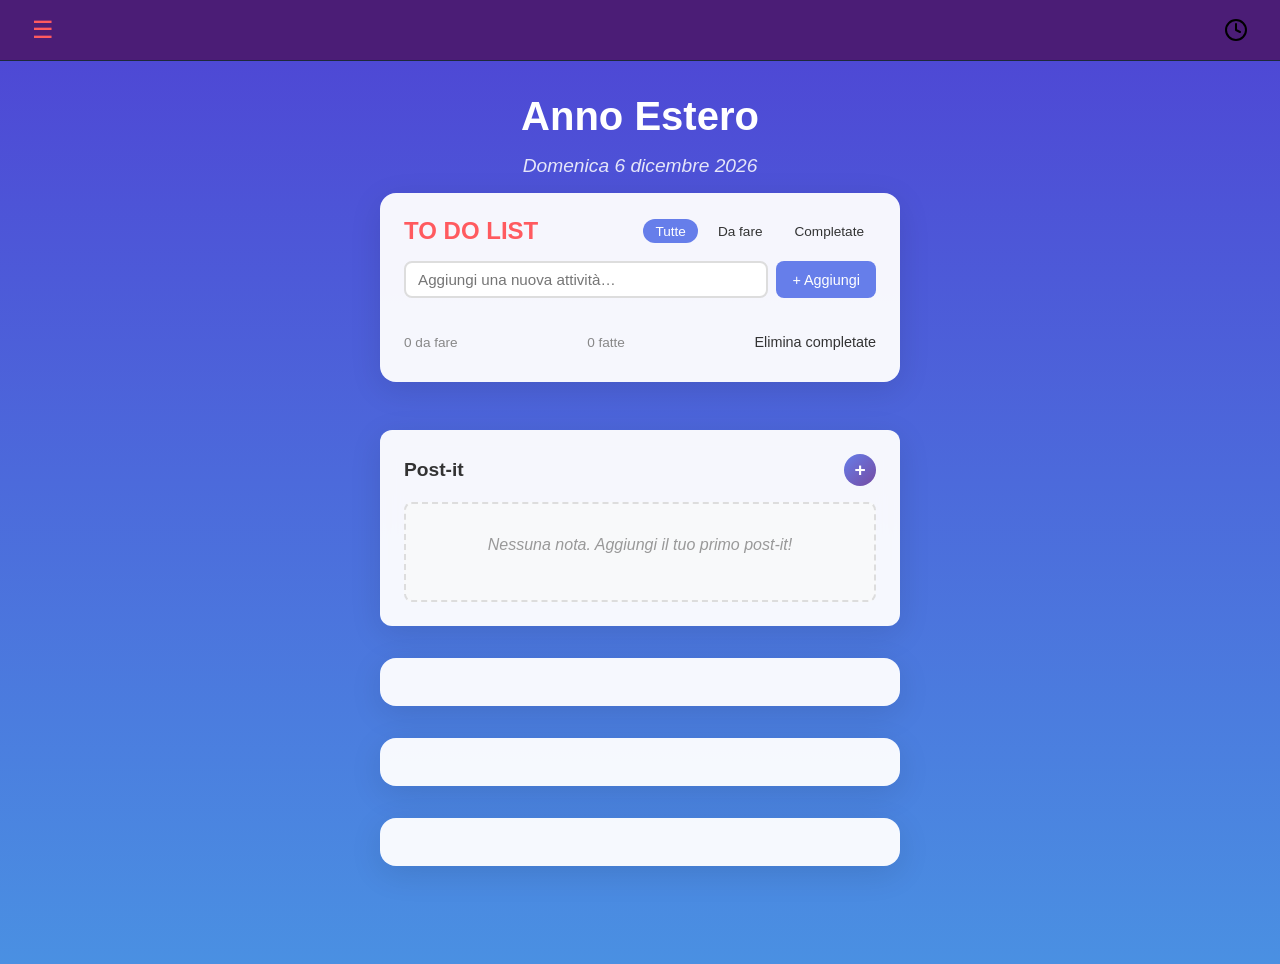
==== commit 42bbde9f: "inizio obiettivi" ====
--- a/index.html
+++ b/index.html
@@ -8,6 +8,8 @@
     <link rel="stylesheet" href="home/widget/postit/postit.css">
     <link rel="stylesheet" href="home/widget/todo/todo.css">
     <link rel="stylesheet" href="home/widget/clock/count.css">
+    <link rel="stylesheet" href="obiet/obiet/obiet.css">
+
 </head>
 <body> 
 
@@ -65,7 +67,7 @@
                     <footer class="cd-footer">
                         <!-- Data target + label -->
                         <div class="cd-tempo">
-                            <span class="cd-tempo-tag">Tempo rimanente</span>
+                            <span class="cd-tempo-tag">Tempo rimanente </span>
                             <span class="cd-tempo-date" id="cd-subtitle"></span>
                         </div>
                         <!-- Switcher fuso orario -->
@@ -165,8 +167,38 @@
 
     <!-- Obiettivi -->
     <section class="slide-obiettivi" id="obiettivi">
-        <h2>Obiettivi</h2>
-        <p>Set and track your goals for the year abroad</p>
+        <div class="obiettivi-content">
+
+            <!-- Titolo -->
+            <h1 class="obiettivi-title">Obiettivi</h1>
+            <p>Set and track your goals for the year abroad</p>
+
+            <!-- Widget Inserimento Obiettivi -->
+
+                <div class="widget" id="widget-obiettivi">
+                    <div class="widget-header">
+                        <h1 class="widget-title">Obiettivi</h1>
+                        <div class="widget-counter"><span id="doneCount">0</span> / 5 completati</div>
+                    </div>
+
+                    <div class="obiettivi-list" id="list">
+                    <!-- generati da main.js -->
+                    </div>
+
+                    <div class="widget-footer">
+                    <div class="progress-bar-wrap">
+                        <div class="progress-bar" id="progress"></div>
+                    </div>
+                    <div class="progress-label"><span id="pct">0</span>%</div>
+                    <button class="save-btn" id="saveBtn">Salva</button>
+                    </div>
+                </div>
+                <div class="toast" id="toast">Obiettivi salvati ✓</div>
+            <!-- Andamento obiettivi della settimana -->
+
+            <!-- Lista Obiettivi completa con aggiunta di filtro -->
+
+        </div>
     </section>
 
     <!-- Missioni -->
@@ -221,6 +253,7 @@
     <script src="app.js"></script>
     <script src="home/widget/postit/postit.js"></script>
     <script src="home/widget/clock/count.js"></script>
+    <script src="obiet/obiet/obiet.js"> </script>
 </body>
 </html>
 
--- a/style.css
+++ b/style.css
@@ -5,6 +5,10 @@
     --corallo: #FF5A5F;
     --azzurro: #4A90E2;
     --indaco:#4E44D4;
+    --giallo: #F5A623;
+    --oro: #FFD700;
+    --arancione: #FF7E5F;
+    --white: #FFFFFF;
 }
 
 /*Reset and Base Styles*/
@@ -17,7 +21,8 @@
 body {
     font-family: -apple-system, BlinkMacSystemFont, 'Segoe UI', 'Roboto', 'Oxygen', 'Ubuntu', 'Cantarell', 'Fira Sans', 'Droid Sans', sans-serif;
     background-color: #f5f5f5;
-    display: flexbox;
+    display: block;
+    /*display: flexbox;*/
 }
 
 html {
@@ -233,7 +238,7 @@
 }
 
 .slide-obiettivi {
-    background: linear-gradient(135deg, #f093fb 0%, #f5576c 100%);
+    background: linear-gradient(var(--giallo) 0%, var(--arancione) 100%);
     color: white;
 }
 
@@ -289,6 +294,8 @@
     max-width: 600px;
     margin: 0 auto;
 }
+
+/*home*/
 
 .home-content {
     display: flex;
@@ -317,8 +324,6 @@
     text-align: left;
 }
 
-
-/*HOME*/
 .home-title{
     font-size: 2.5rem;
     margin-bottom: 0.5rem;
@@ -458,6 +463,58 @@
     color: #888;
 }
 
+
+/*Obiettivi*/
+.obiettivi-content {
+    display: flex;
+    flex-direction: column;
+    justify-content: center;
+    align-items: center;
+    min-height: 100vh;
+    padding-top: 3.75rem;
+    padding-bottom:3rem;
+    text-align: center;
+}
+
+.obiettivi-title{
+    font-size: 2.5rem;
+    margin-bottom: 0.5rem;
+    color: var(--white);
+}
+
+
+
+
+
+
+
+
+
+
+
+
+
+
+
+
+
+
+
+
+
+
+
+
+
+
+
+
+
+
+
+
+
+
 /* Responsive Design */
 @media (max-width: 768px) {
     .navbar-container {
--- a/obiet/obiet/obiet.css
+++ b/obiet/obiet/obiet.css
@@ -0,0 +1,354 @@
+
+:root {
+  --bg: #0d0d0d;
+  --surface: #141414;
+  --border: #2a2a2a;
+  --border-active: #c9a96e;
+  --gold: #c9a96e;
+  --gold-dim: #7a6240;
+  --text: #3a6da7; /* blu */
+  --text-muted: #5a5248;
+  --text-dim: #8a7f70;
+  --done-bg: #111a12;
+  --done-border: #2d5c30;
+  --done-text: #7dc982;
+  --grey: #555555;
+  --radius: 4px;
+}
+/*
+body {
+  background: var(--bg);
+  min-height: 100vh;
+  display: flex;
+  align-items: center;
+  justify-content: center;
+  font-family: 'DM Mono', monospace;
+}*/
+/*
+/* Noise grain overlay 
+body::before {
+  content: '';
+  position: fixed;
+  inset: 0;
+  background-image: url("data:image/svg+xml,%3Csvg viewBox='0 0 256 256' xmlns='http://www.w3.org/2000/svg'%3E%3Cfilter id='noise'%3E%3CfeTurbulence type='fractalNoise' baseFrequency='0.9' numOctaves='4' stitchTiles='stitch'/%3E%3C/filter%3E%3Crect width='100%25' height='100%25' filter='url(%23noise)' opacity='0.04'/%3E%3C/svg%3E");
+  pointer-events: none;
+  z-index: 999;
+  opacity: 0.4;
+}
+*/
+
+/* ── Widget container ── */
+.widget{
+  width: 100%;
+  max-width: 520px;
+  animation: fadeUp 0.6s ease both;
+}
+
+@keyframes fadeUp {
+  from { opacity: 0; transform: translateY(24px); }
+  to   { opacity: 1; transform: translateY(0); }
+}
+
+/* ── Header ── */
+.widget-header {
+  display: flex;
+  align-items: baseline;
+  gap: 1rem;
+  margin-bottom: 2.5rem;
+  border-bottom: 1px solid var(--border);
+  position: relative;
+}
+/*
+.widget-header::after {
+  content: '';
+  position: absolute;
+  bottom: -1px;
+  left: 0;
+  width: 60px;
+  height: 1px;
+  background: var(--gold);
+}*/
+
+.widget-title {
+  font-family: 'Playfair Display', serif;
+  font-size: 2rem;
+  font-weight: 400;
+  color: var(--text);
+  letter-spacing: -0.02em;
+}
+
+.widget-counter {
+  font-size: 0.7rem;
+  color: var(--text);
+  letter-spacing: 0.1em;
+  text-transform: uppercase;
+  margin-left: auto;
+}
+
+.widget-counter span {
+  color: var(--text);
+  font-weight: 500;
+}
+
+/* ── List ── */
+.obiettivi-list {
+  display: flex;
+  flex-direction: column;
+  gap: 0.75rem;
+}
+
+/* ── Single item ── */
+.obiettivo-item {
+  display: flex;
+  align-items: center;
+  gap: 1rem;
+  background: #c9a96e;
+  border: 1px solid var(--border);
+  border-radius: var(--radius);
+  padding: 0.85rem 1rem;
+  transition: border-color 0.2s, box-shadow 0.2s, background 0.2s;
+  animation: itemIn 0.4s ease both;
+  position: relative;
+  overflow: hidden;
+}
+
+.obiettivo-item::before {
+  content: '';
+  position: absolute;
+  top: 0;
+  left: 0;
+  width: 2px;
+  height: 100%;
+  background: var(--border);
+  transition: background 0.2s;
+}
+
+.obiettivo-item:nth-child(1) { animation-delay: 0.05s; }
+.obiettivo-item:nth-child(2) { animation-delay: 0.10s; }
+.obiettivo-item:nth-child(3) { animation-delay: 0.15s; }
+.obiettivo-item:nth-child(4) { animation-delay: 0.20s; }
+.obiettivo-item:nth-child(5) { animation-delay: 0.25s; }
+
+@keyframes itemIn {
+  from { opacity: 0; transform: translateX(-8px); }
+  to   { opacity: 1; transform: translateX(0); }
+}
+
+.obiettivo-item:focus-within {
+  border-color: var(--border-active);
+  box-shadow: 0 0 0 1px rgba(201, 169, 110, 0.12), 0 4px 20px rgba(0, 0, 0, 0.4);
+}
+
+.obiettivo-item:focus-within::before {
+  background: var(--gold);
+}
+
+.obiettivo-item.done {
+  background: var(--grey);
+  border-color: var(--done-border);
+}
+
+.obiettivo-item.done::before {
+  background: var(--done-text);
+}
+
+/* ── Number ── */
+.num {
+  font-size: 0.65rem;
+  font-weight: 500;
+  color: var(--text-muted);
+  letter-spacing: 0.05em;
+  min-width: 18px;
+  user-select: none;
+  transition: color 0.2s;
+}
+
+.obiettivo-item:focus-within .num { color: var(--gold-dim); }
+.obiettivo-item.done .num         { color: var(--done-text); opacity: 0.6; }
+
+/* ── Input ── */
+.input-wrap {
+  flex: 1;
+  display: flex;
+  align-items: center;
+}
+
+.obiettivo-input {
+  width: 100%;
+  background: transparent;
+  border: none;
+  outline: none;
+  font-family: 'DM Mono', monospace;
+  font-size: 0.82rem;
+  font-weight: 300;
+  color: var(--text);
+  letter-spacing: 0.01em;
+  caret-color: var(--gold);
+  transition: color 0.2s;
+}
+
+.obiettivo-input::placeholder {
+  color: var(--text-muted);
+  font-style: italic;
+}
+
+.obiettivo-input:disabled {
+  color: var(--done-text);
+  text-decoration: line-through;
+  text-decoration-color: rgba(125, 201, 130, 0.4);
+}
+
+/* ── Check button ── */
+.check-btn {
+  width: 22px;
+  height: 22px;
+  border-radius: 50%;
+  border: 1.5px solid var(--border);
+  background: transparent;
+  cursor: pointer;
+  display: flex;
+  align-items: center;
+  justify-content: center;
+  transition: border-color 0.2s, background 0.2s, transform 0.15s;
+  flex-shrink: 0;
+  outline: none;
+}
+
+.check-btn:hover {
+  border-color: var(--gold-dim);
+  transform: scale(1.1);
+}
+
+.check-btn.checked {
+  background: var(--done-border);
+  border-color: var(--done-text);
+}
+
+.check-btn svg {
+  width: 10px;
+  height: 10px;
+  stroke: transparent;
+  stroke-width: 2.5;
+  stroke-linecap: round;
+  stroke-linejoin: round;
+  fill: none;
+  transition: stroke 0.15s;
+}
+
+.check-btn.checked svg { stroke: var(--done-text); }
+
+/* ── Delete button ── */
+.del-btn {
+  width: 20px;
+  height: 20px;
+  background: transparent;
+  border: none;
+  cursor: pointer;
+  display: flex;
+  align-items: center;
+  justify-content: center;
+  opacity: 0;
+  transition: opacity 0.15s, transform 0.15s;
+  outline: none;
+  flex-shrink: 0;
+  padding: 0;
+}
+
+.obiettivo-item:hover .del-btn,
+.obiettivo-item:focus-within .del-btn {
+  opacity: 1;
+}
+
+.del-btn:hover { transform: scale(1.15); }
+
+.del-btn svg {
+  width: 12px;
+  height: 12px;
+  stroke: var(--text-muted);
+  stroke-width: 2;
+  stroke-linecap: round;
+  fill: none;
+  transition: stroke 0.15s;
+}
+
+.del-btn:hover svg { stroke: #e07070; }
+
+/* ── Footer ── */
+.widget-footer {
+  margin-top: 2rem;
+  padding-top: 1.5rem;
+  border-top: 1px solid var(--border);
+  display: flex;
+  align-items: center;
+  justify-content: space-between;
+  gap: 1rem;
+}
+
+.progress-bar-wrap {
+  flex: 1;
+  height: 2px;
+  background: var(--border);
+  border-radius: 2px;
+  overflow: hidden;
+}
+
+.progress-bar {
+  height: 100%;
+  background: linear-gradient(90deg, var(--gold-dim), var(--gold));
+  border-radius: 2px;
+  transition: width 0.4s cubic-bezier(0.4, 0, 0.2, 1);
+  width: 0%;
+}
+
+.progress-label {
+  font-size: 0.65rem;
+  letter-spacing: 0.1em;
+  color: var(--text-muted);
+  text-transform: uppercase;
+  white-space: nowrap;
+}
+
+.progress-label span { color: var(--text); }
+
+.save-btn {
+  background: var(--gold);
+  color:#0d0d0d;
+  border: none;
+  padding: 0.5rem 1.2rem;
+  font-family: 'DM Mono', monospace;
+  font-size: 0.7rem;
+  font-weight: 600;
+  letter-spacing: 0.08em;
+  text-transform: uppercase;
+  border-radius: var(--radius);
+  cursor: pointer;
+  transition: background 0.2s, transform 0.15s;
+}
+
+.save-btn:hover  { background: #d4b580; transform: translateY(-1px); }
+.save-btn:active { transform: translateY(0); }
+
+/* ── Toast ── */
+.toast {
+  position: fixed;
+  bottom: 2rem;
+  left: 50%;
+  transform: translateX(-50%) translateY(20px);
+  background: var(--surface);
+  border: 1px solid var(--done-border);
+  color: var(--done-text);
+  font-family: 'DM Mono', monospace;
+  font-size: 0.72rem;
+  letter-spacing: 0.05em;
+  padding: 0.6rem 1.2rem;
+  border-radius: var(--radius);
+  opacity: 0;
+  transition: opacity 0.3s, transform 0.3s;
+  pointer-events: none;
+  z-index: 1000;
+}
+
+.toast.show {
+  opacity: 1;
+  transform: translateX(-50%) translateY(0);
+}
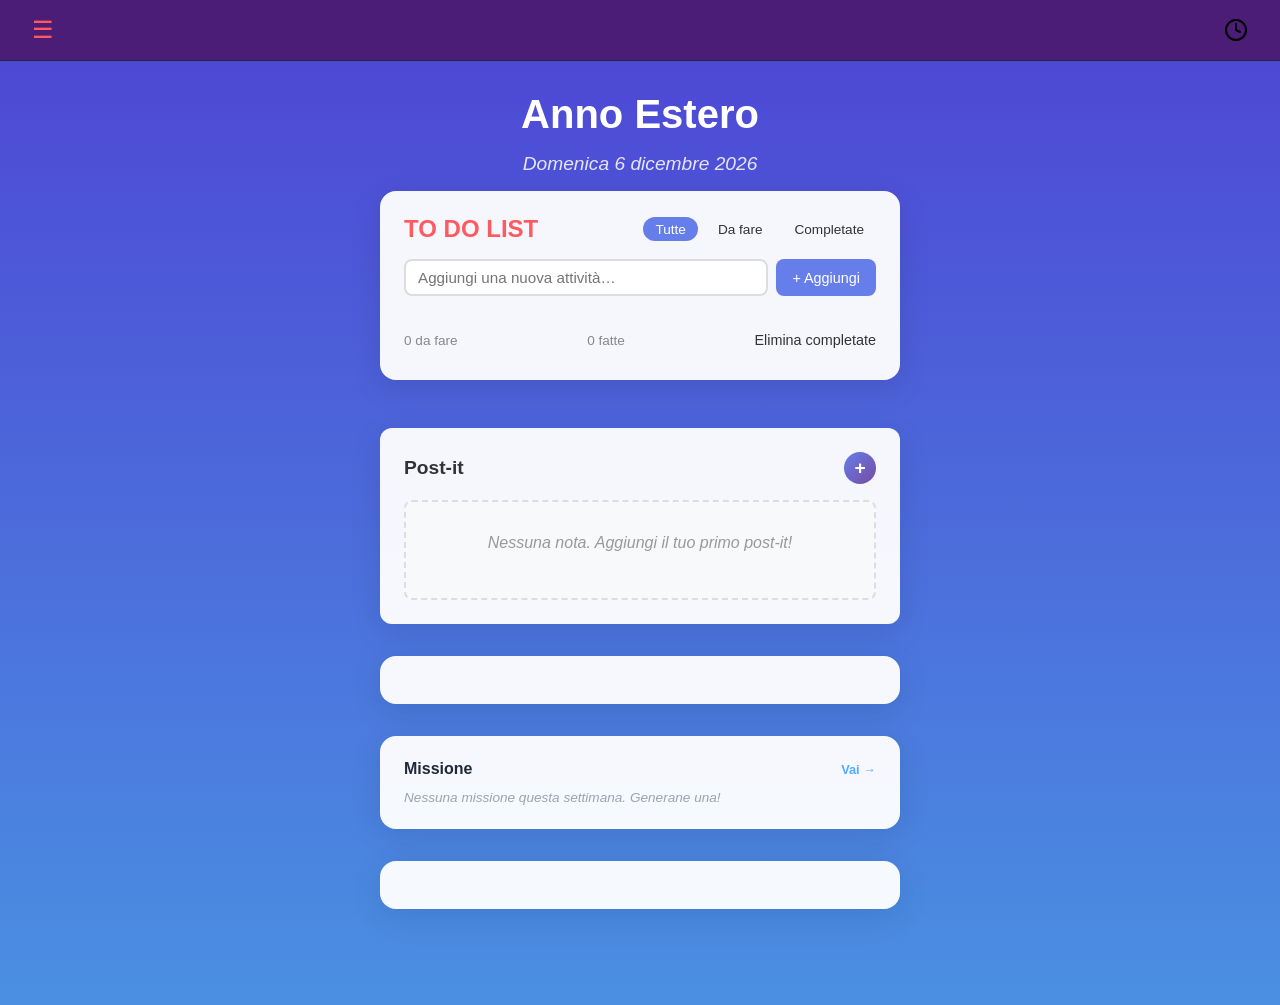
==== commit ad3860cf: "missioni fatta Co-authored-by: Copilot <copilot@github.com>" ====
--- a/index.html
+++ b/index.html
@@ -9,7 +9,7 @@
     <link rel="stylesheet" href="home/widget/todo/todo.css">
     <link rel="stylesheet" href="home/widget/clock/count.css">
     <link rel="stylesheet" href="obiet/obiet/obiet.css">
-
+    <link rel="stylesheet" href="home/widget/missioni/missioni.css">
 </head>
 <body> 
 
@@ -154,7 +154,9 @@
             </div>
 
             <!-- Widget: Obiettivi (dati dall'altra scheda) -->
-            <div class="widget" id="obiettivi-widget"></div>
+            <div class="widget" id="obiettivi-widget">
+
+            </div>
 
             <!-- Widget: Missione (dati dall'altra scheda) -->
             <div class="widget" id="missione-widget"></div>
@@ -171,8 +173,9 @@
 
             <!-- Titolo -->
             <h1 class="obiettivi-title">Obiettivi</h1>
-            <p>Set and track your goals for the year abroad</p>
-
+            <!--da fare-->
+            <!-- Settimana a partire dalla data segnata nel js (aggiornato dinamicamente via JS) -->
+            <p class="obiet-set" id="current-set"></p>
             <!-- Widget Inserimento Obiettivi -->
 
                 <div class="widget" id="widget-obiettivi">
@@ -195,16 +198,78 @@
                 </div>
                 <div class="toast" id="toast">Obiettivi salvati ✓</div>
             <!-- Andamento obiettivi della settimana -->
+                <div class="widget" id="widget-andamento">
+                    <!-- visione linea percentuale obiettivi altro utente andamento obiettivi settimana -->
+                     <div class="widget-header">
+                        <h1 class="widget-title">Andamento Obiettivi utente x </h1>
+                    </div>
+                     <div class="widget-ob-other">
+                        <div class="progress-bar-wrap">
+                            <div class="progress-bar" id="progress"></div>
+                        </div>
+                        <div class="progress-label"><span id="pct">0</span>%</div>
+                    </div class="widget-ob-other" id="widget-ob-other" > 
+                        <p style="color: var(--azzurro); "> 
+                            da inserire toggle per visionare obiettivi altro utente</p>
+                    </div>
+                </div>
 
             <!-- Lista Obiettivi completa con aggiunta di filtro -->
+             <div> 
+                <!-- div con tutti gli obiettivi ma con un filtro a tendina che li filtra -->
+                 
+             </div>
 
         </div>
     </section>
 
     <!-- Missioni -->
     <section class="slide-missioni" id="missioni">
-        <h2>Missioni</h2>
-        <p>Complete fun missions together to stay connected</p> 
+        <div class="missioni-content">
+
+            <!-- Header -->
+            <div class="ms-header">
+                <h2 class="ms-title">Missioni</h2>
+                <p class="ms-subtitle">Ogni settimana una nuova sfida da fare insieme.</p>
+                <p class="ms-week-label" id="ms-week-label"></p>
+            </div>
+
+            <!-- Missione corrente -->
+            <div class="ms-current-section" id="ms-current-section">
+
+                <!-- Stato A: nessuna missione → bottone genera -->
+                <div class="ms-generate-area" id="ms-generate-area">
+                    <p class="ms-cta-text">Nessuna missione per questa settimana!</p>
+                    <button class="ms-generate-btn" id="ms-generate-btn">🎲 Genera Missioni</button>
+                </div>
+
+                <!-- Stato B: 3 scelte -->
+                <div class="ms-choices" id="ms-choices" style="display:none">
+                    <p class="ms-pick-label">Scegli la tua missione:</p>
+                    <div class="ms-choices-grid" id="ms-choices-grid"></div>
+                    <div class="ms-choices-back">
+                        <button class="ms-back-btn" id="ms-back-btn">← Torna indietro</button>
+                    </div>
+                </div>
+
+                <!-- Stato C: missione attiva -->
+                <div id="ms-active" style="display:none">
+                    <div class="ms-active-card" id="ms-active-card"></div>
+                    <button class="ms-change-btn" id="ms-change-btn">↻ Genera nuova missione</button>
+                </div>
+
+            </div>
+
+            <!-- Storico missioni -->
+            <!-- <div class="widget" id="widget-ms"> -->
+                <div class="ms-history-section">
+                    <h3 class="ms-history-title">Storico Missioni</h3>
+                    <div class="ms-history-list" id="ms-history-list"></div>
+                    <div class="ms-history-empty" id="ms-history-empty" style="display:none">Nessuna missione in archivio ancora.</div>
+                </div>
+            <!-- </div> -->
+
+        </div>
     </section>
 
     <!-- Video -->
@@ -254,6 +319,7 @@
     <script src="home/widget/postit/postit.js"></script>
     <script src="home/widget/clock/count.js"></script>
     <script src="obiet/obiet/obiet.js"> </script>
+    <script src="home/widget/missioni/missioni.js"></script>
 </body>
 </html>
 
--- a/style.css
+++ b/style.css
@@ -482,6 +482,11 @@
     color: var(--white);
 }
 
+/*impostare il paragrafo di widget-ob-other di colore blu*/
+.widget-ob-other p {
+    color: var(--azzurro);
+}
+
 
 
 
--- a/obiet/obiet/obiet.css
+++ b/obiet/obiet/obiet.css
@@ -352,3 +352,8 @@
   opacity: 1;
   transform: translateX(-50%) translateY(0);
 }
+
+.andamento-obiettivi {
+  margin-bottom: 2rem;
+
+}
--- a/home/widget/missioni/missioni.css
+++ b/home/widget/missioni/missioni.css
@@ -0,0 +1,430 @@
+/* Missioni Page & Widget Styles */
+
+/* ── Page content wrapper ── */
+.missioni-content {
+    display: flex;
+    flex-direction: column;
+    align-items: center;
+    min-height: 100vh;
+    padding-top: 4.5rem;
+    padding-bottom: 3rem;
+    padding-left: 1.5rem;
+    padding-right: 1.5rem;
+}
+
+/* ── Page header ── */
+.ms-header {
+    text-align: center;
+    margin-bottom: 2rem;
+    max-width: 560px;
+    width: 100%;
+}
+
+.ms-title {
+    font-size: 2rem;
+    font-weight: 700;
+    color: white;
+    margin-bottom: 0.4rem;
+}
+
+.ms-subtitle {
+    font-size: 1rem;
+    color: rgba(255, 255, 255, 0.85);
+    font-style: italic;
+    padding-bottom: 1rem;
+}
+
+/* ── Week label ── */
+.ms-week-label {
+    font-size: 0.82rem;
+    font-weight: 600;
+    letter-spacing: 0.08em;
+    text-transform: uppercase;
+    color: rgba(255, 255, 255, 0.7);
+    margin-top: 0.5rem;
+}
+
+/* ── Current section wrapper ── */
+.ms-current-section {
+    width: 100%;
+    max-width: 560px;
+    margin-bottom: 2rem;
+}
+
+/* ── State A: generate area ── */
+.ms-generate-area {
+    display: flex;
+    flex-direction: column;
+    align-items: center;
+    gap: 1.25rem;
+    padding: 2.5rem 1rem;
+    background: rgba(255, 255, 255, 0.15);
+    border: 2px dashed rgba(255, 255, 255, 0.45);
+    border-radius: 1.25rem;
+    backdrop-filter: blur(6px);
+}
+
+.ms-cta-text {
+    font-size: 1rem;
+    color: rgba(255, 255, 255, 0.9);
+}
+
+.ms-generate-btn {
+    padding: 0.75rem 2rem;
+    background: white;
+    color: #0e7fe8;
+    border: none;
+    border-radius: 2rem;
+    font-size: 1rem;
+    font-weight: 700;
+    cursor: pointer;
+    box-shadow: 0 4px 16px rgba(0, 0, 0, 0.15);
+    transition: transform 0.15s ease, box-shadow 0.15s ease;
+}
+
+.ms-generate-btn:hover {
+    transform: translateY(-2px);
+    box-shadow: 0 6px 22px rgba(0, 0, 0, 0.2);
+}
+
+.ms-generate-btn:active {
+    transform: scale(0.97);
+}
+
+/* ── State B: 3 choices ── */
+.ms-choices {
+    width: 100%;
+}
+
+.ms-pick-label {
+    font-size: 0.95rem;
+    color: rgba(255, 255, 255, 0.9);
+    font-weight: 600;
+    margin-bottom: 0.85rem;
+    text-align: center;
+    padding-bottom: 2rem;
+}
+
+.ms-choices-grid {
+    display: flex;
+    flex-direction: column;
+    gap: 0.85rem;
+}
+
+.ms-choice-card {
+    background: rgba(255, 255, 255, 0.95);
+    border-radius: 1rem;
+    padding: 1.1rem 1.25rem;
+    cursor: pointer;
+    box-shadow: 0 4px 18px rgba(0, 0, 0, 0.12);
+    border: 2px solid transparent;
+    transition: all 0.2s ease;
+    display: flex;
+    gap: 1rem;
+    align-items: flex-start;
+}
+
+.ms-choice-card:hover {
+    border-color: #4facfe;
+    transform: translateY(-2px);
+    box-shadow: 0 8px 26px rgba(0, 0, 0, 0.18);
+}
+
+.ms-choice-num {
+    width: 28px;
+    height: 28px;
+    border-radius: 50%;
+    background: linear-gradient(135deg, #4facfe 0%, #00f2fe 100%);
+    color: white;
+    font-size: 0.85rem;
+    font-weight: 700;
+    display: flex;
+    align-items: center;
+    justify-content: center;
+    flex-shrink: 0;
+    margin-top: 2px;
+}
+
+.ms-choice-title {
+    font-size: 0.95rem;
+    font-weight: 700;
+    color: #1f2937;
+    margin-bottom: 0.25rem;
+}
+
+.ms-choice-desc {
+    font-size: 0.83rem;
+    color: #6b7280;
+    line-height: 1.4;
+}
+
+.ms-choices-back {
+    margin-top: 0.75rem;
+    text-align: center;
+}
+
+.ms-back-btn {
+    background: none;
+    border: none;
+    color: rgba(255, 255, 255, 0.75);
+    font-size: 0.85rem;
+    cursor: pointer;
+    text-decoration: underline;
+    transition: color 0.2s ease;
+}
+
+.ms-back-btn:hover {
+    color: white;
+}
+
+/* ── State C: active mission ── */
+.ms-active-card {
+    background: rgba(255, 255, 255, 0.95);
+    border-radius: 1.25rem;
+    padding: 1.5rem 1.5rem 1.25rem;
+    box-shadow: 0 8px 32px rgba(0, 0, 0, 0.15);
+    margin-bottom: 0.85rem;
+}
+
+.ms-active-badge {
+    display: inline-block;
+    font-size: 0.72rem;
+    font-weight: 700;
+    letter-spacing: 0.06em;
+    text-transform: uppercase;
+    padding: 0.2rem 0.65rem;
+    background: linear-gradient(90deg, #4facfe, #00f2fe);
+    color: white;
+    border-radius: 999px;
+    margin-bottom: 0.75rem;
+}
+
+.ms-active-title {
+    font-size: 1.1rem;
+    font-weight: 700;
+    color: #1f2937;
+    margin-bottom: 0.4rem;
+    line-height: 1.35;
+}
+
+.ms-active-desc {
+    font-size: 0.88rem;
+    color: #6b7280;
+    line-height: 1.45;
+    margin-bottom: 1.1rem;
+}
+
+/* Completion checkbox row */
+.ms-done-row {
+    display: flex;
+    align-items: center;
+    gap: 0.75rem;
+    padding-top: 0.9rem;
+    border-top: 1px solid #f3f4f6;
+}
+
+.ms-done-checkbox {
+    width: 22px;
+    height: 22px;
+    border-radius: 50%;
+    border: 2.5px solid #d1d5db;
+    background: white;
+    cursor: pointer;
+    display: flex;
+    align-items: center;
+    justify-content: center;
+    transition: all 0.2s ease;
+    flex-shrink: 0;
+}
+
+.ms-done-checkbox.done {
+    background: #10b981;
+    border-color: #10b981;
+    color: white;
+    font-size: 0.8rem;
+}
+
+.ms-done-label {
+    font-size: 0.92rem;
+    font-weight: 600;
+    color: #374151;
+    cursor: pointer;
+    user-select: none;
+}
+
+.ms-active-card.done-card {
+    opacity: 0.85;
+}
+
+.ms-active-card.done-card .ms-active-title {
+    text-decoration: line-through;
+    color: #9ca3af;
+}
+
+.ms-change-btn {
+    display: block;
+    width: 100%;
+    padding: 0.55rem;
+    text-align: center;
+    background: rgba(255, 255, 255, 0.2);
+    color: white;
+    border: 1.5px solid rgba(255, 255, 255, 0.5);
+    border-radius: 0.75rem;
+    font-size: 0.85rem;
+    font-weight: 600;
+    cursor: pointer;
+    backdrop-filter: blur(4px);
+    transition: background 0.2s ease;
+}
+
+.ms-change-btn:hover {
+    background: rgba(255, 255, 255, 0.32);
+}
+
+/* ── History section ── */
+.ms-history-section {
+    width: 100%;
+    max-width: 560px;
+}
+
+.ms-history-title {
+    font-size: 1rem;
+    font-weight: 700;
+    color: rgba(255, 255, 255, 0.9);
+    margin-bottom: 0.85rem;
+    text-align: left;
+    letter-spacing: 0.03em;
+    text-transform: uppercase;
+    font-size: 0.82rem;
+}
+
+.ms-history-list {
+    display: flex;
+    flex-direction: column;
+    gap: 0.6rem;
+}
+
+.ms-history-item {
+    background: rgba(255, 255, 255, 0.15);
+    backdrop-filter: blur(6px);
+    border: 1px solid rgba(255, 255, 255, 0.25);
+    border-radius: 0.85rem;
+    padding: 0.85rem 1.1rem;
+    display: flex;
+    align-items: center;
+    gap: 0.9rem;
+}
+
+.ms-history-icon {
+    width: 28px;
+    height: 28px;
+    border-radius: 50%;
+    display: flex;
+    align-items: center;
+    justify-content: center;
+    font-size: 0.95rem;
+    flex-shrink: 0;
+}
+
+.ms-history-icon.done  { background: rgba(16, 185, 129, 0.25); }
+.ms-history-icon.miss  { background: rgba(255, 255, 255, 0.1); }
+
+.ms-history-body {
+    flex: 1;
+    min-width: 0;
+}
+
+.ms-history-item-title {
+    font-size: 0.88rem;
+    font-weight: 600;
+    color: white;
+    white-space: nowrap;
+    overflow: hidden;
+    text-overflow: ellipsis;
+}
+
+.ms-history-item-week {
+    font-size: 0.75rem;
+    color: rgba(255, 255, 255, 0.65);
+    margin-top: 0.1rem;
+}
+
+.ms-history-badge {
+    font-size: 0.7rem;
+    font-weight: 700;
+    padding: 0.15rem 0.55rem;
+    border-radius: 999px;
+    white-space: nowrap;
+}
+
+.ms-history-badge.done  { background: rgba(16, 185, 129, 0.3); color: #d1fae5; }
+.ms-history-badge.miss  { background: rgba(255,255,255,0.1); color: rgba(255,255,255,0.6); }
+
+.ms-history-empty {
+    font-size: 0.85rem;
+    color: rgba(255, 255, 255, 0.6);
+    font-style: italic;
+    text-align: center;
+    padding: 1.5rem 0;
+}
+
+/* ── Home widget ── */
+.ms-widget-header {
+    display: flex;
+    justify-content: space-between;
+    align-items: center;
+    margin-bottom: 0.75rem;
+}
+
+.ms-widget-title {
+    font-size: 1rem;
+    font-weight: 700;
+    color: #1f2937;
+}
+
+.ms-widget-link {
+    font-size: 0.8rem;
+    color: #4facfe;
+    font-weight: 600;
+    cursor: pointer;
+}
+
+.ms-widget-empty {
+    font-size: 0.85rem;
+    color: #9ca3af;
+    font-style: italic;
+}
+
+.ms-widget-mission-title {
+    font-size: 0.95rem;
+    font-weight: 600;
+    color: #1f2937;
+    margin-bottom: 0.3rem;
+}
+
+.ms-widget-mission-desc {
+    font-size: 0.82rem;
+    color: #6b7280;
+    line-height: 1.4;
+    margin-bottom: 0.6rem;
+}
+
+.ms-widget-status {
+    display: inline-flex;
+    align-items: center;
+    gap: 0.4rem;
+    font-size: 0.78rem;
+    font-weight: 600;
+    padding: 0.2rem 0.65rem;
+    border-radius: 999px;
+}
+
+.ms-widget-status.done   { background: #d1fae5; color: #065f46; }
+.ms-widget-status.active { background: #dbeafe; color: #1d4ed8; }
+
+/* ── Responsive ── */
+@media (max-width: 600px) {
+    .ms-choices-grid {
+        gap: 0.65rem;
+    }
+}
